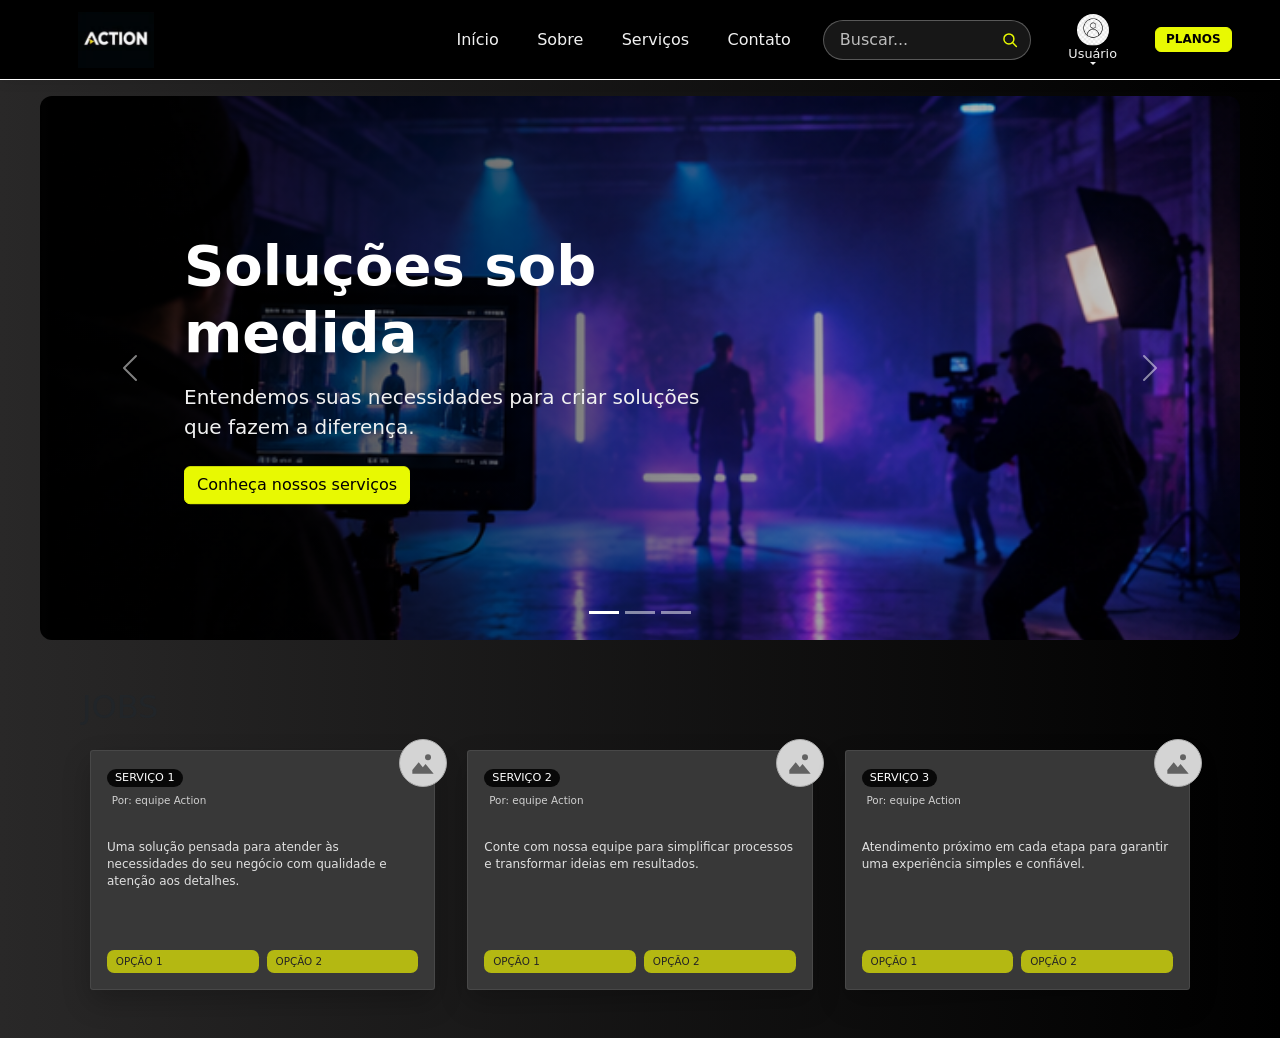
==== index.html @ 521be400 "first commit" ====
<!doctype html>
<html lang="pt-BR">
  <head>
    <meta charset="UTF-8" />
    <meta name="viewport" content="width=device-width, initial-scale=1.0" />
    <title>Site da empresa</title>
    <link
      href="https://cdn.jsdelivr.net/npm/bootstrap@5.3.3/dist/css/bootstrap.min.css"
      rel="stylesheet"
      integrity="sha384-QWTKZyjpPEjISv5WaRU9OFeRpok6YctnYmDr5pNlyT2bRjXh0JMhjY6hW+ALEwIH"
      crossorigin="anonymous"
    />
    <link rel="stylesheet" href="css/style.css" />
  </head>
  <body>
    <header class="site-header">
      <nav class="site-nav" aria-label="Navegação principal">
        <a class="company-name" href="#inicio" aria-label="Action — início">
          <img src="img/logo.png" alt="Action" />
        </a>
        <ul class="nav-options">
          <li><a href="#inicio">Início</a></li>
          <li><a href="#sobre">Sobre</a></li>
          <li><a href="#servicos">Serviços</a></li>
          <li><a href="#contato">Contato</a></li>
        </ul>
        <form class="site-search" role="search" id="siteSearch">
          <label class="visually-hidden" for="searchInput">Buscar no site</label>
          <input
            class="site-search-input"
            type="search"
            id="searchInput"
            placeholder="Buscar..."
            autocomplete="off"
          />
          <button class="site-search-button" type="submit" aria-label="Buscar">
            <svg aria-hidden="true" viewBox="0 0 24 24">
              <circle cx="10.8" cy="10.8" r="6.8"></circle>
              <path d="m16 16 5 5"></path>
            </svg>
          </button>
          <span class="visually-hidden" id="searchStatus" role="status"></span>
        </form>
        <div class="dropdown account-menu">
          <button
            class="account-menu-toggle dropdown-toggle"
            type="button"
            id="accountMenu"
            data-bs-toggle="dropdown"
            aria-expanded="false"
          >
            <img src="img/notperfil.png" alt="" />
            <span>Usuário</span>
          </button>
          <ul class="dropdown-menu dropdown-menu-end" aria-labelledby="accountMenu">
            <li><a class="dropdown-item" href="#login">Fazer login</a></li>
            <li><a class="dropdown-item" href="#cadastro">Cadastrar-se</a></li>
          </ul>
        </div>
        <a class="btn btn-warning" href="#planos">PLANOS</a>
      </nav>
    </header>
    <main id="inicio">
      <section class="highlights" aria-label="Destaques da empresa">
        <div
          id="highlightsCarousel"
          class="carousel slide"
          data-bs-ride="carousel"
          data-bs-interval="6000"
        >
          <div class="carousel-indicators">
            <button
              type="button"
              data-bs-target="#highlightsCarousel"
              data-bs-slide-to="0"
              class="active"
              aria-current="true"
              aria-label="Destaque 1"
            ></button>
            <button
              type="button"
              data-bs-target="#highlightsCarousel"
              data-bs-slide-to="1"
              aria-label="Destaque 2"
            ></button>
            <button
              type="button"
              data-bs-target="#highlightsCarousel"
              data-bs-slide-to="2"
              aria-label="Destaque 3"
            ></button>
          </div>
          <div class="carousel-inner">
            <article class="carousel-item active">
              <img src="img/Captura de tela 2026-10-26 100952.png" class="d-block w-100" alt="" />
              <div class="carousel-caption text-start">
                <h2>Soluções sob medida</h2>
                <p>
                  Entendemos suas necessidades para criar soluções que fazem a
                  diferença.
                </p>
                <a class="btn btn-warning" href="#servicos"
                  >Conheça nossos serviços</a
                >
              </div>
            </article>
            <article class="carousel-item">
              <img src="img/captura-de-tela-2026-10-26-100911.png" class="d-block w-100" alt="" />
              <div class="carousel-caption text-start">
                <h2>Tecnologia que simplifica</h2>
                <p>
                  Transformamos desafios do dia a dia em experiências mais
                  simples e eficientes.
                </p>
                <a class="btn btn-warning" href="#servicos"
                  >Conheça nossos serviços</a
                >
              </div>
            </article>
            <article class="carousel-item">
              <img src="img/Captura de tela 2026-10-26 100901.png" class="d-block w-100" alt="" />
              <div class="carousel-caption text-start">
                <h2>Conte com a nossa equipe</h2>
                <p>
                  Acompanhamos cada etapa para entregar resultados com qualidade
                  e confiança.
                </p>
                <a class="btn btn-warning" href="#servicos"
                  >Conheça nossos serviços</a
                >
              </div>
            </article>
          </div>
          <button
            class="carousel-control-prev"
            type="button"
            data-bs-target="#highlightsCarousel"
            data-bs-slide="prev"
          >
            <span class="carousel-control-prev-icon" aria-hidden="true"></span>
            <span class="visually-hidden">Anterior</span>
          </button>
          <button
            class="carousel-control-next"
            type="button"
            data-bs-target="#highlightsCarousel"
            data-bs-slide="next"
          >
            <span class="carousel-control-next-icon" aria-hidden="true"></span>
            <span class="visually-hidden">Próximo</span>
          </button>
        </div>
      </section>
      <section class="about" id="sobre" aria-label="Oportunidades">
        <div class="container">
          <h2>JOBS</h2>
        </div>
        <div class="cards" id="servicos">
          <article class="service-card">
            <div class="service-card-heading">
              <div>
                <h3>Serviço 1</h3>
                <p class="service-card-author">Por: equipe Action</p>
              </div>
              <span class="service-card-image" aria-hidden="true">
                <svg viewBox="0 0 48 48">
                  <path d="M8 34.5 17.5 23l6.2 7.2 4.1-4.7L40 40H8z"></path>
                  <circle cx="31.5" cy="15.5" r="4.5"></circle>
                </svg>
              </span>
            </div>
            <p class="service-card-description">
              Uma solução pensada para atender às necessidades do seu negócio
              com qualidade e atenção aos detalhes.
            </p>
            <div class="service-card-actions">
              <a class="service-card-button" href="#servicos">Opção 1</a>
              <a class="service-card-button" href="#servicos">Opção 2</a>
            </div>
          </article>
          <article class="service-card">
            <div class="service-card-heading">
              <div>
                <h3>Serviço 2</h3>
                <p class="service-card-author">Por: equipe Action</p>
              </div>
              <span class="service-card-image" aria-hidden="true">
                <svg viewBox="0 0 48 48">
                  <path d="M8 34.5 17.5 23l6.2 7.2 4.1-4.7L40 40H8z"></path>
                  <circle cx="31.5" cy="15.5" r="4.5"></circle>
                </svg>
              </span>
            </div>
            <p class="service-card-description">
              Conte com nossa equipe para simplificar processos e transformar
              ideias em resultados.
            </p>
            <div class="service-card-actions">
              <a class="service-card-button" href="#servicos">Opção 1</a>
              <a class="service-card-button" href="#servicos">Opção 2</a>
            </div>
          </article>
          <article class="service-card">
            <div class="service-card-heading">
              <div>
                <h3>Serviço 3</h3>
                <p class="service-card-author">Por: equipe Action</p>
              </div>
              <span class="service-card-image" aria-hidden="true">
                <svg viewBox="0 0 48 48">
                  <path d="M8 34.5 17.5 23l6.2 7.2 4.1-4.7L40 40H8z"></path>
                  <circle cx="31.5" cy="15.5" r="4.5"></circle>
                </svg>
              </span>
            </div>
            <p class="service-card-description">
              Atendimento próximo em cada etapa para garantir uma experiência
              simples e confiável.
            </p>
            <div class="service-card-actions">
              <a class="service-card-button" href="#servicos">Opção 1</a>
              <a class="service-card-button" href="#servicos">Opção 2</a>
            </div>
          </article>
        </div>
      </section>
    </main>
    <script
      src="https://cdn.jsdelivr.net/npm/bootstrap@5.3.3/dist/js/bootstrap.bundle.min.js"
      integrity="sha384-YvpcrYf0tY3lHB60NNkmXc5s9fDVZLESaAA55NDzOxhy9GkcIdslK1eN7N6jIeHz"
      crossorigin="anonymous"
    ></script>
    <script>
      const searchForm = document.querySelector("#siteSearch");
      const searchInput = document.querySelector("#searchInput");
      const searchStatus = document.querySelector("#searchStatus");

      searchForm.addEventListener("submit", (event) => {
        event.preventDefault();
        const query = searchInput.value
          .trim()
          .normalize("NFD")
          .replace(/[\u0300-\u036f]/g, "")
          .toLocaleLowerCase("pt-BR");

        if (!query) {
          searchStatus.textContent = "Digite algo para buscar.";
          searchInput.focus();
          return;
        }

        const searchableItems = [
          ...document.querySelectorAll(
            ".carousel-item, .about > .container, .service-card",
          ),
        ];
        const match = searchableItems.find((item) =>
          item.textContent
            .normalize("NFD")
            .replace(/[\u0300-\u036f]/g, "")
            .toLocaleLowerCase("pt-BR")
            .includes(query),
        );

        if (!match) {
          searchStatus.textContent = "Nenhum resultado encontrado.";
          return;
        }

        searchStatus.textContent = "Resultado encontrado.";
        if (match.classList.contains("carousel-item")) {
          const slides = [...match.parentElement.children];
          bootstrap.Carousel.getOrCreateInstance(
            document.querySelector("#highlightsCarousel"),
          ).to(slides.indexOf(match));
        }
        match.scrollIntoView({ behavior: "smooth", block: "center" });
      });
    </script>
  </body>
</html>
---- css/style.css ----
body {
    margin: 0;
    font-family: "Inter", system-ui, -apple-system, BlinkMacSystemFont, "Segoe UI", Roboto, "Helvetica Neue", Arial, "Noto Sans", sans-serif, "Apple Color Emoji", "Segoe UI Emoji", "Segoe UI Symbol", "Noto Color Emoji";
    font-size: 1rem;
    font-weight: 400;
    line-height: 1.5;
    color: #212529;
    text-align: left;
    background: linear-gradient(90deg, #292828 0%, #000000 100%);
}

.site-header {
    position: fixed;
    inset: 0 0 auto;
    z-index: 1030;
    background-color: #000000;
    box-shadow: 0 2px 12px rgb(0 0 0 / 8%);

}

.site-nav {
    display: flex;
    align-items: center;
    gap: 2rem;
    min-height: 5rem;
    margin: 0 auto;
    padding: 0 3rem;
    border-bottom: 1px solid rgb(255, 255, 255);
}

.company-name {
    display: flex;
    flex: 0 0 auto;
    align-items: center;
}

.company-name img {
    display: block;
    width: 8.5rem;
    height: 3.5rem;
    object-fit: contain;
}

.nav-options {
    display: flex;
    align-items: center;
    gap: clamp(1.5rem, 3vw, 3rem);
    margin: 0;
    padding: 0;
    list-style: none;
    margin-left: auto;
}

.nav-options a {
    color: #f1f1f1;
    font-weight: 500;
    text-decoration: none;
    transition: color 160ms ease;
}

.nav-options a:hover,
.nav-options a:focus-visible {
    color: #e8f902;
    text-shadow: 0 0 8px rgba(232, 249, 2, 0.807);
}

.site-search {
    display: flex;
    flex: 0 1 13rem;
    align-items: center;
    min-width: 10rem;
    height: 2.5rem;
    overflow: hidden;
    border: 1px solid rgb(255 255 255 / 28%);
    border-radius: 999px;
    background-color: #171717;
    transition: border-color 160ms ease, box-shadow 160ms ease;
}

.site-search:focus-within {
    border-color: #e8f902;
    animation: search-border-glow 1.8s ease-in-out infinite;
}


.site-search-input {
    width: 100%;
    min-width: 0;
    padding: 0 0 0 1rem;
    border: 0;
    outline: 0;
    background: transparent;
    color: #f1f1f1;
    font: inherit;
}

.site-search-input::placeholder {
    color: #bdbdbd;
}

.site-search-input::-webkit-search-cancel-button {
    cursor: pointer;
}

.site-search-button {
    display: grid;
    flex: 0 0 2.5rem;
    height: 100%;
    place-items: center;
    border: 0;
    background: transparent;
    color: #e8f902;
    cursor: pointer;
}

.site-search-button svg {
    width: 1.1rem;
    height: 1.1rem;
    fill: none;
    stroke: currentColor;
    stroke-linecap: round;
    stroke-width: 2;
}

.account-menu {
    flex: 0 0 auto;
}

.account-menu-toggle {
    display: flex;
    flex-direction: column;
    align-items: center;
    gap: 0.1rem;
    padding: 0.2rem 0.35rem;
    border: 0;
    border-radius: 0.35rem;
    background: transparent;
    color: #f1f1f1;
    font: inherit;
    font-size: 0.8rem;
    line-height: 1;
    cursor: pointer;
}

.account-menu-toggle:hover,
.account-menu-toggle:focus-visible,
.account-menu-toggle[aria-expanded="true"] {
    color: #e8f902;
}

.account-menu-toggle::after {
    margin: 0;
    border-top-color: currentColor;
}

.account-menu-toggle img {
    flex: 0 0 auto;
    width: 2rem;
    height: 2rem;
    border-radius: 50%;
    object-fit: cover;
}

.account-menu .dropdown-menu {
    min-width: 11rem;
    margin-top: 0.5rem;
    padding: 0.4rem;
    border: 1px solid rgb(255 255 255 / 16%);
    background-color: #171717;
    box-shadow: 0 0.75rem 1.5rem rgb(0 0 0 / 30%);
}

.account-menu .dropdown-item {
    padding: 0.65rem 0.75rem;
    border-radius: 0.3rem;
    color: #f1f1f1;
}

.account-menu .dropdown-item:hover,
.account-menu .dropdown-item:focus {
    background-color: rgb(232 249 2 / 12%);
    color: #e8f902;
}

.site-header .btn-warning {
    color: #030000;
    background-color: #e8f902;
    flex: 0 0 auto;
    min-width: 4.5rem;
    padding: 0.3rem 0.65rem;
    font-size: 0.75rem;
    line-height: 1.2;
    font-weight: 700;
}

.btn-warning {
    color: #030000;
    background-color: #e8f902;
    border: 1px solid #e8f902;
    transition: background-color 160ms ease, border-color 160ms ease, color 160ms ease;
}

.btn-warning:hover,
.btn-warning:focus-visible {
    background-color: #808903;
    border: 1px solid #fcfcfc63;

}

body {
    padding-top: 5rem;
}

main {
    margin: 0 auto;
    display: flex;
    flex-direction: column;
}

.hero {
    margin: 30px 0;
    height: 60vh;
    background: linear-gradient(90deg, #df2727 0%, #000000 100%);
    display: grid;
    place-items: center;
    text-align: center;
    color: #fff;
}

.highlights {
    width: min(100% - 3rem, 1200px);
    margin: 1rem auto 3rem;
    overflow: hidden;
    border-radius: 0.75rem;
}

.highlights .carousel-item {
    height: clamp(24rem, 48vw, 34rem);
    background-color: #171717;
}

.highlights .carousel-item::after {
    position: absolute;
    inset: 0;
    background: linear-gradient(90deg, rgb(0 0 0 / 78%), rgb(0 0 0 / 14%));
    content: "";
}

.highlights .carousel-item img {
    width: 100%;
    height: 100%;
    object-fit: cover;
    object-position: center 45%;
}

.highlights .carousel-caption {
    z-index: 1;
    right: 15%;
    bottom: 50%;
    left: 12%;
    max-width: 38rem;
    padding: 0;
    text-align: left;
    transform: translateY(50%);
}

.highlights .carousel-caption h2 {
    margin-bottom: 1rem;
    color: #fff;
    font-size: clamp(2rem, 5vw, 3.5rem);
    font-weight: 700;
}

.highlights .carousel-caption p {
    max-width: 34rem;
    margin-bottom: 1.5rem;
    color: #f1f1f1;
    font-size: clamp(1rem, 2vw, 1.25rem);
}

.highlights .carousel-indicators {
    z-index: 2;
}

.highlights .carousel-control-prev,
.highlights .carousel-control-next {
    z-index: 2;
}

.cards {
    display: grid;
    grid-template-columns: repeat(auto-fit, minmax(min(100%, 17rem), 1fr));
    gap: 2rem;
    width: min(100% - 3rem, 1100px);
    margin: 1.5rem auto 3rem;
}

.service-card {
    position: relative;
    display: flex;
    min-height: 15rem;
    flex-direction: column;
    padding: 1rem;
    border: 1px solid rgb(255 255 255 / 8%);
    border-radius: 0.2rem;
    background: #383838;
    box-shadow: 0 0.75rem 1.75rem rgb(0 0 0 / 22%);
    color: #f2f2f2;
}

.service-card-heading {
    display: flex;
    min-height: 3.5rem;
    align-items: flex-start;
    justify-content: space-between;
    gap: 0.75rem;
}

.service-card-heading h3 {
    display: table;
    margin: 0.1rem 0 0.35rem;
    padding: 0.12rem 0.5rem;
    border-radius: 999px;
    background: #080808;
    color: #fff;
    font-size: 0.7rem;
    font-weight: 500;
    line-height: 1.3;
    text-transform: uppercase;
}

.service-card-author {
    margin: 0 0 0 0.3rem;
    color: #d0d0d0;
    font-size: 0.65rem;
}

.service-card-image {
    display: grid;
    flex: 0 0 3rem;
    width: 3rem;
    height: 3rem;
    margin: -1.8rem -1.8rem 0 0;
    place-items: center;
    border: 1px solid #aaa;
    border-radius: 50%;
    background: #d4d4d4;
    color: #626262;
}

.service-card-image svg {
    width: 2rem;
    height: 2rem;
    fill: currentColor;
}

.service-card-description {
    margin: 1rem 0 1.25rem;
    color: #e0e0e0;
    font-size: 0.75rem;
    line-height: 1.4;
}

.service-card-actions {
    display: grid;
    grid-template-columns: repeat(2, minmax(0, 1fr));
    gap: 0.5rem;
    margin-top: auto;
}

.service-card-button {
    padding: 0.3rem 0.55rem;
    overflow: hidden;
    border-radius: 0.45rem;
    background: #b4b812;
    color: #242424;
    font-size: 0.65rem;
    line-height: 1.3;
    text-decoration: none;
    text-overflow: ellipsis;
    text-transform: uppercase;
    white-space: nowrap;
    transition: background-color 160ms ease, color 160ms ease;
}

.service-card-button:hover,
.service-card-button:focus-visible {
    background: #e8f902;
    color: #111;
}

@media (max-width: 768px) {
    .site-nav {
        flex-wrap: wrap;
        gap: 0.75rem 1rem;
        min-height: auto;
        padding: 0.75rem 1.25rem;
    }

    .company-name {
        order: 1;
    }

    .company-name img {
        width: 7rem;
        height: 3rem;
    }

    .account-menu {
        order: 2;
        margin-left: auto;
    }

    .site-header .btn-warning {
        order: 3;
    }

    .nav-options {
        order: 4;
        flex: 1 0 100%;
        justify-content: space-between;
        gap: 0.75rem;
        margin-left: 0;
    }

    .nav-options a {
        white-space: nowrap;
    }

    .site-search {
        order: 5;
        flex: 1 0 100%;
        min-width: 0;
    }

    .account-menu-toggle img {
        width: 2.25rem;
        height: 2.25rem;
    }

    body {
        padding-top: 10rem;
    }

    .site-header .btn-warning {
        min-width: auto;
        padding: 0.3rem 0.65rem;
        font-size: 0.7rem;
    }

    .highlights {
        width: calc(100% - 2rem);
        margin: 0 auto 2rem;
    }

    .highlights .carousel-item {
        height: 27rem;
    }

    .highlights .carousel-caption {
        right: 12%;
        left: 12%;
    }

    .cards {
        width: calc(100% - 2rem);
        gap: 1.5rem;
    }
}

 /* Animações
 */


@keyframes search-border-glow {
    0%,
    100% {
        box-shadow: 0 0 0 2px rgb(232 249 2 / 12%);
    }

    50% {
        box-shadow: 0 0 0 5px rgb(232 249 2 / 28%);
    }
}

@media (prefers-reduced-motion: reduce) {
    .site-search:focus-within {
        animation: none;
        box-shadow: 0 0 0 3px rgb(232 249 2 / 18%);
    }
}

@property --angle{
    syntax: '<angle>';
    initial-value: 0deg;
    inherits: false;
}

.animation1::after, .animation1::before{
    content: '';
    position: absolute;
    height: 100%;
    width: 100%;
    background-image: conic-gradient(from var(--angle), orange, yellow);
    top: 50%;
    left: 50%;
    translate: -50% -50%;
    z-index: -1;
    padding: 5px;
    border-radius: 9px;
    animation: 3s spin linear infinite;
}

@keyframes spin {
    from{
        --angle: 0deg;
    }
    to{
        --angle: 360deg;
    }
}

.animation1::before{
    filter: blur(1.5rem);
    opacity: 0.7;
}
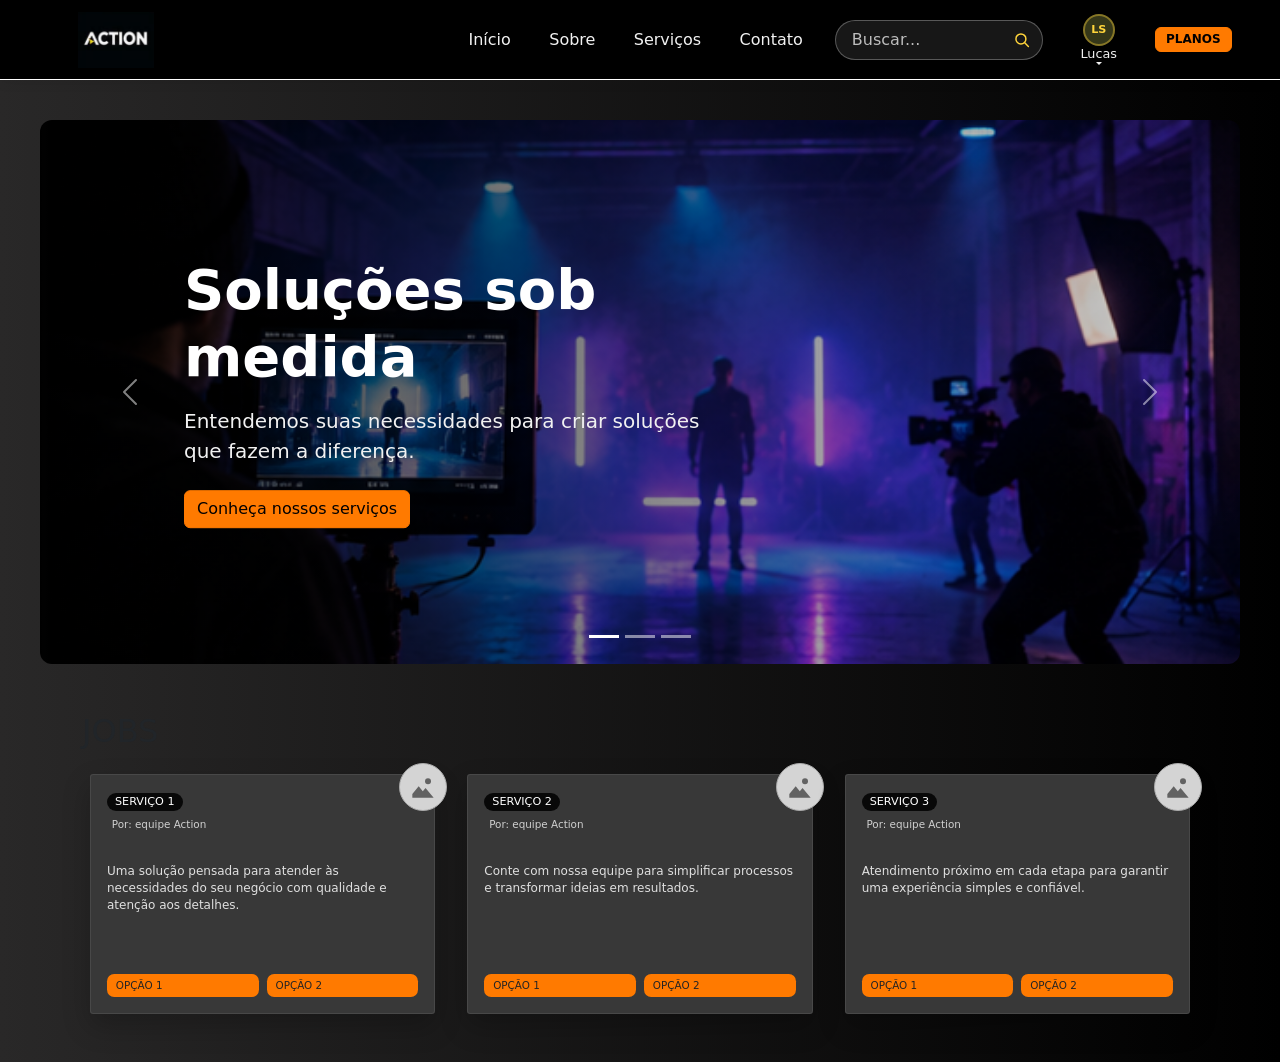
==== commit ffabf945: "feat: atualizar links de navegação e criar nova página inicial" ====
--- a/index.html
+++ b/index.html
@@ -10,19 +10,19 @@
       integrity="sha384-QWTKZyjpPEjISv5WaRU9OFeRpok6YctnYmDr5pNlyT2bRjXh0JMhjY6hW+ALEwIH"
       crossorigin="anonymous"
     />
-    <link rel="stylesheet" href="css/style.css" />
+    <link rel="stylesheet" href="assets/css/style.css" />
   </head>
   <body>
     <header class="site-header">
       <nav class="site-nav" aria-label="Navegação principal">
         <a class="company-name" href="#inicio" aria-label="Action — início">
-          <img src="img/logo.png" alt="Action" />
+          <img src="assets/img/logo.png" alt="Action" />
         </a>
         <ul class="nav-options">
           <li><a href="#inicio">Início</a></li>
           <li><a href="#sobre">Sobre</a></li>
           <li><a href="#servicos">Serviços</a></li>
-          <li><a href="#contato">Contato</a></li>
+          <li><a href="templates/chat.html">Contato</a></li>
         </ul>
         <form class="site-search" role="search" id="siteSearch">
           <label class="visually-hidden" for="searchInput">Buscar no site</label>
@@ -45,21 +45,25 @@
           <button
             class="account-menu-toggle dropdown-toggle"
             type="button"
-            id="accountMenu"
+            id="profileAccountMenu"
             data-bs-toggle="dropdown"
             aria-expanded="false"
           >
-            <img src="img/notperfil.png" alt="" />
-            <span>Usuário</span>
-          </button>
-          <ul class="dropdown-menu dropdown-menu-end" aria-labelledby="accountMenu">
-            <li><a class="dropdown-item" href="#login">Fazer login</a></li>
-            <li><a class="dropdown-item" href="#cadastro">Cadastrar-se</a></li>
+            <span class="profile-mini-avatar" aria-hidden="true">LS</span>
+            <span>Lucas</span>
+          </button>
+          <ul
+            class="dropdown-menu dropdown-menu-end"
+            aria-labelledby="profileAccountMenu"
+          >
+            <li><a class="dropdown-item" href="templates/user.html">Meu perfil</a></li>
+            <li><a class="dropdown-item" href="index.html">Sair do perfil</a></li>
           </ul>
         </div>
-        <a class="btn btn-warning" href="#planos">PLANOS</a>
+        <a class="btn btn-warning" href="index.html#planos">PLANOS</a>
       </nav>
     </header>
+    <br>
     <main id="inicio">
       <section class="highlights" aria-label="Destaques da empresa">
         <div
@@ -92,7 +96,7 @@
           </div>
           <div class="carousel-inner">
             <article class="carousel-item active">
-              <img src="img/Captura de tela 2026-10-26 100952.png" class="d-block w-100" alt="" />
+              <img src="assets/img/Captura de tela 2026-10-26 100952.png" class="d-block w-100" alt="" />
               <div class="carousel-caption text-start">
                 <h2>Soluções sob medida</h2>
                 <p>
@@ -105,7 +109,7 @@
               </div>
             </article>
             <article class="carousel-item">
-              <img src="img/captura-de-tela-2026-10-26-100911.png" class="d-block w-100" alt="" />
+              <img src="assets/img/Captura de tela 2026-10-26 100911.png" class="d-block w-100" alt="" />
               <div class="carousel-caption text-start">
                 <h2>Tecnologia que simplifica</h2>
                 <p>
@@ -118,7 +122,7 @@
               </div>
             </article>
             <article class="carousel-item">
-              <img src="img/Captura de tela 2026-10-26 100901.png" class="d-block w-100" alt="" />
+              <img src="assets/img/Captura de tela 2026-10-26 100901.png" class="d-block w-100" alt="" />
               <div class="carousel-caption text-start">
                 <h2>Conte com a nossa equipe</h2>
                 <p>
--- a/assets/css/style.css
+++ b/assets/css/style.css
@@ -0,0 +1,2258 @@
+:root {
+    --brand-lime: #FFD43B;
+    --brand-lime-rgb: 255, 212, 59;
+    --action-orange: #FF7A00;
+    --action-orange-rgb: 255, 122, 0;
+    --action-orange-hover: #fff41f;
+}
+
+body {
+    margin: 0;
+    font-family: "Inter", system-ui, -apple-system, BlinkMacSystemFont, "Segoe UI", Roboto, "Helvetica Neue", Arial, "Noto Sans", sans-serif, "Apple Color Emoji", "Segoe UI Emoji", "Segoe UI Symbol", "Noto Color Emoji";
+    font-size: 1rem;
+    font-weight: 400;
+    line-height: 1.5;
+    color: #212529;
+    text-align: left;
+    background: linear-gradient(90deg, #292828 0%, #000000 100%);
+}
+
+.site-header {
+    position: fixed;
+    inset: 0 0 auto;
+    z-index: 1030;
+    background-color: #000000;
+    box-shadow: 0 2px 12px rgb(0 0 0 / 8%);
+
+}
+
+.site-nav {
+    display: flex;
+    align-items: center;
+    gap: 2rem;
+    min-height: 5rem;
+    margin: 0 auto;
+    padding: 0 3rem;
+    border-bottom: 1px solid rgb(255, 255, 255);
+}
+
+.company-name {
+    display: flex;
+    flex: 0 0 auto;
+    align-items: center;
+}
+
+.company-name img {
+    display: block;
+    width: 8.5rem;
+    height: 3.5rem;
+    object-fit: contain;
+}
+
+.nav-options {
+    display: flex;
+    align-items: center;
+    gap: clamp(1.5rem, 3vw, 3rem);
+    margin: 0;
+    padding: 0;
+    list-style: none;
+    margin-left: auto;
+}
+
+.nav-options a {
+    color: #f1f1f1;
+    font-weight: 500;
+    text-decoration: none;
+    transition: color 160ms ease;
+}
+
+.nav-options a:hover,
+.nav-options a:focus-visible {
+    color: var(--brand-lime);
+    text-shadow: 0 0 8px rgba(var(--brand-lime-rgb), 0.65);
+}
+
+.site-search {
+    display: flex;
+    flex: 0 1 13rem;
+    align-items: center;
+    min-width: 10rem;
+    height: 2.5rem;
+    overflow: hidden;
+    border: 1px solid rgb(255 255 255 / 28%);
+    border-radius: 999px;
+    background-color: #171717;
+    transition: border-color 160ms ease, box-shadow 160ms ease;
+}
+
+.site-search:focus-within {
+    border-color: var(--brand-lime);
+    animation: search-border-glow 1.8s ease-in-out infinite;
+}
+
+
+.site-search-input {
+    width: 100%;
+    min-width: 0;
+    padding: 0 0 0 1rem;
+    border: 0;
+    outline: 0;
+    background: transparent;
+    color: #f1f1f1;
+    font: inherit;
+}
+
+.site-search-input::placeholder {
+    color: #bdbdbd;
+}
+
+.site-search-input::-webkit-search-cancel-button {
+    cursor: pointer;
+}
+
+.site-search-button {
+    display: grid;
+    flex: 0 0 2.5rem;
+    height: 100%;
+    place-items: center;
+    border: 0;
+    background: transparent;
+    color: var(--brand-lime);
+    cursor: pointer;
+}
+
+.site-search-button svg {
+    width: 1.1rem;
+    height: 1.1rem;
+    fill: none;
+    stroke: currentColor;
+    stroke-linecap: round;
+    stroke-width: 2;
+}
+
+.account-menu {
+    flex: 0 0 auto;
+}
+
+.account-menu-toggle {
+    display: flex;
+    flex-direction: column;
+    align-items: center;
+    gap: 0.1rem;
+    padding: 0.2rem 0.35rem;
+    border: 0;
+    border-radius: 0.35rem;
+    background: transparent;
+    color: #f1f1f1;
+    font: inherit;
+    font-size: 0.8rem;
+    line-height: 1;
+    cursor: pointer;
+}
+
+.account-menu-toggle:hover,
+.account-menu-toggle:focus-visible,
+.account-menu-toggle[aria-expanded="true"] {
+    color: var(--brand-lime);
+}
+
+.account-menu-toggle::after {
+    margin: 0;
+    border-top-color: currentColor;
+}
+
+.account-menu-toggle img {
+    flex: 0 0 auto;
+    width: 2rem;
+    height: 2rem;
+    border-radius: 50%;
+    object-fit: cover;
+}
+
+.account-menu .dropdown-menu {
+    min-width: 11rem;
+    margin-top: 0.5rem;
+    padding: 0.4rem;
+    border: 1px solid rgb(255 255 255 / 16%);
+    background-color: #171717;
+    box-shadow: 0 0.75rem 1.5rem rgb(0 0 0 / 30%);
+}
+
+.account-menu .dropdown-item {
+    padding: 0.65rem 0.75rem;
+    border-radius: 0.3rem;
+    color: #f1f1f1;
+}
+
+.account-menu .dropdown-item:hover,
+.account-menu .dropdown-item:focus {
+    background-color: rgba(var(--brand-lime-rgb), 0.08);
+    color: var(--brand-lime);
+}
+
+.site-header .btn-warning {
+    color: #030000;
+    background-color: var(--action-orange);
+    flex: 0 0 auto;
+    min-width: 4.5rem;
+    padding: 0.3rem 0.65rem;
+    font-size: 0.75rem;
+    line-height: 1.2;
+    font-weight: 700;
+}
+
+.btn-warning {
+    color: #030000;
+    background: var(--action-orange);
+    border: 1px solid var(--action-orange);
+    transition: background 180ms ease, border-color 180ms ease, color 180ms ease;
+}
+
+.btn-warning:hover,
+.btn-warning:focus-visible {
+    background: linear-gradient(110deg, var(--action-orange-hover), var(--action-orange));
+    border-color: var(--action-orange-hover);
+}
+
+body {
+    padding-top: 5rem;
+}
+
+main {
+    margin: 0 auto;
+    display: flex;
+    flex-direction: column;
+}
+
+.hero {
+    margin: 30px 0;
+    height: 60vh;
+    background: linear-gradient(90deg, #df2727 0%, #000000 100%);
+    display: grid;
+    place-items: center;
+    text-align: center;
+    color: #fff;
+}
+
+.highlights {
+    width: min(100% - 3rem, 1200px);
+    margin: 1rem auto 3rem;
+    overflow: hidden;
+    border-radius: 0.75rem;
+}
+
+.highlights .carousel-item {
+    height: clamp(24rem, 48vw, 34rem);
+    background-color: #171717;
+}
+
+.highlights .carousel-item::after {
+    position: absolute;
+    inset: 0;
+    background: linear-gradient(90deg, rgb(0 0 0 / 78%), rgb(0 0 0 / 14%));
+    content: "";
+}
+
+.highlights .carousel-item img {
+    width: 100%;
+    height: 100%;
+    object-fit: cover;
+    object-position: center 45%;
+}
+
+.highlights .carousel-caption {
+    z-index: 1;
+    right: 15%;
+    bottom: 50%;
+    left: 12%;
+    max-width: 38rem;
+    padding: 0;
+    text-align: left;
+    transform: translateY(50%);
+}
+
+.highlights .carousel-caption h2 {
+    margin-bottom: 1rem;
+    color: #fff;
+    font-size: clamp(2rem, 5vw, 3.5rem);
+    font-weight: 700;
+}
+
+.highlights .carousel-caption p {
+    max-width: 34rem;
+    margin-bottom: 1.5rem;
+    color: #f1f1f1;
+    font-size: clamp(1rem, 2vw, 1.25rem);
+}
+
+.highlights .carousel-indicators {
+    z-index: 2;
+}
+
+.highlights .carousel-control-prev,
+.highlights .carousel-control-next {
+    z-index: 2;
+}
+
+.cards {
+    display: grid;
+    grid-template-columns: repeat(auto-fit, minmax(min(100%, 17rem), 1fr));
+    gap: 2rem;
+    width: min(100% - 3rem, 1100px);
+    margin: 1.5rem auto 3rem;
+}
+
+.service-card {
+    position: relative;
+    display: flex;
+    min-height: 15rem;
+    flex-direction: column;
+    padding: 1rem;
+    border: 1px solid rgb(255 255 255 / 8%);
+    border-radius: 0.2rem;
+    background: #383838;
+    box-shadow: 0 0.75rem 1.75rem rgb(0 0 0 / 22%);
+    color: #f2f2f2;
+}
+
+.service-card-heading {
+    display: flex;
+    min-height: 3.5rem;
+    align-items: flex-start;
+    justify-content: space-between;
+    gap: 0.75rem;
+}
+
+.service-card-heading h3 {
+    display: table;
+    margin: 0.1rem 0 0.35rem;
+    padding: 0.12rem 0.5rem;
+    border-radius: 999px;
+    background: #080808;
+    color: #fff;
+    font-size: 0.7rem;
+    font-weight: 500;
+    line-height: 1.3;
+    text-transform: uppercase;
+}
+
+.service-card-author {
+    margin: 0 0 0 0.3rem;
+    color: #d0d0d0;
+    font-size: 0.65rem;
+}
+
+.service-card-image {
+    display: grid;
+    flex: 0 0 3rem;
+    width: 3rem;
+    height: 3rem;
+    margin: -1.8rem -1.8rem 0 0;
+    place-items: center;
+    border: 1px solid #aaa;
+    border-radius: 50%;
+    background: #d4d4d4;
+    color: #626262;
+}
+
+.service-card-image svg {
+    width: 2rem;
+    height: 2rem;
+    fill: currentColor;
+}
+
+.service-card-description {
+    margin: 1rem 0 1.25rem;
+    color: #e0e0e0;
+    font-size: 0.75rem;
+    line-height: 1.4;
+}
+
+.service-card-actions {
+    display: grid;
+    grid-template-columns: repeat(2, minmax(0, 1fr));
+    gap: 0.5rem;
+    margin-top: auto;
+}
+
+.service-card-button {
+    padding: 0.3rem 0.55rem;
+    overflow: hidden;
+    border-radius: 0.45rem;
+    background: var(--action-orange);
+    color: #242424;
+    font-size: 0.65rem;
+    line-height: 1.3;
+    text-decoration: none;
+    text-overflow: ellipsis;
+    text-transform: uppercase;
+    white-space: nowrap;
+    transition: background 160ms ease, color 160ms ease;
+}
+
+.service-card-button:hover,
+.service-card-button:focus-visible {
+    background: linear-gradient(110deg, var(--action-orange-hover), var(--action-orange));
+    color: #111;
+    transition: background 18s ease, color 18s ease;
+}
+
+@media (max-width: 768px) {
+    .site-nav {
+        flex-wrap: wrap;
+        gap: 0.75rem 1rem;
+        min-height: auto;
+        padding: 0.75rem 1.25rem;
+    }
+
+    .company-name {
+        order: 1;
+    }
+
+    .company-name img {
+        width: 7rem;
+        height: 3rem;
+    }
+
+    .account-menu {
+        order: 2;
+        margin-left: auto;
+    }
+
+    .site-header .btn-warning {
+        order: 3;
+    }
+
+    .nav-options {
+        order: 4;
+        flex: 1 0 100%;
+        justify-content: space-between;
+        gap: 0.75rem;
+        margin-left: 0;
+    }
+
+    .nav-options a {
+        white-space: nowrap;
+    }
+
+    .site-search {
+        order: 5;
+        flex: 1 0 100%;
+        min-width: 0;
+    }
+
+    .account-menu-toggle img {
+        width: 2.25rem;
+        height: 2.25rem;
+    }
+
+    body {
+        padding-top: 10rem;
+    }
+
+    .site-header .btn-warning {
+        min-width: auto;
+        padding: 0.3rem 0.65rem;
+        font-size: 0.7rem;
+    }
+
+    .highlights {
+        width: calc(100% - 2rem);
+        margin: 0 auto 2rem;
+    }
+
+    .highlights .carousel-item {
+        height: 27rem;
+    }
+
+    .highlights .carousel-caption {
+        right: 12%;
+        left: 12%;
+    }
+
+    .cards {
+        width: calc(100% - 2rem);
+        gap: 1.5rem;
+    }
+}
+
+ /* Animações
+ */
+
+
+@keyframes search-border-glow {
+    0%,
+    100% {
+        box-shadow: 0 0 0 2px rgba(var(--brand-lime-rgb), 0.12);
+    }
+
+    50% {
+        box-shadow: 0 0 0 5px rgba(var(--brand-lime-rgb), 0.28);
+    }
+}
+
+@keyframes profile-primary-gradient {
+    from {
+        background-position: 0% 50%;
+    }
+
+    to {
+        background-position: 100% 50%;
+    }
+}
+
+@media (prefers-reduced-motion: reduce) {
+    .site-search:focus-within {
+        animation: none;
+        box-shadow: 0 0 0 3px rgba(var(--brand-lime-rgb), 0.18);
+    }
+
+    .profile-page .btn-profile-primary:hover,
+    .profile-page .btn-profile-primary:focus-visible {
+        animation: none;
+    }
+}
+
+@property --angle{
+    syntax: '<angle>';
+    initial-value: 0deg;
+    inherits: false;
+}
+
+.animation1::after, .animation1::before{
+    content: '';
+    position: absolute;
+    height: 100%;
+    width: 100%;
+    background-image: conic-gradient(from var(--angle), orange, yellow);
+    top: 50%;
+    left: 50%;
+    translate: -50% -50%;
+    z-index: -1;
+    padding: 5px;
+    border-radius: 9px;
+    animation: 3s spin linear infinite;
+}
+
+@keyframes spin {
+    from{
+        --angle: 0deg;
+    }
+    to{
+        --angle: 360deg;
+    }
+}
+
+.profile-page {
+    min-height: 100vh;
+    background: #111;
+    color: #f4f4f1;
+}
+
+.profile-page .site-nav {
+    gap: 1rem;
+    padding-right: max(1.5rem, calc((100vw - 1200px) / 2));
+    padding-left: max(1.5rem, calc((100vw - 1200px) / 2));
+}
+
+.profile-page .company-name img {
+    width: 7.5rem;
+    height: 3.25rem;
+}
+
+.profile-page .nav-options {
+    gap: 1.25rem;
+}
+
+.profile-page .nav-options a {
+    font-size: 0.88rem;
+}
+
+.profile-shell {
+    width: min(100% - 3rem, 1120px);
+    margin: 2rem auto 5rem;
+}
+
+.profile-card,
+.profile-tabs,
+.profile-panel {
+    border: 1px solid rgb(255 255 255 / 10%);
+    border-radius: 0.65rem;
+    background: #1b1b1b;
+}
+
+.profile-card {
+    overflow: hidden;
+}
+
+.profile-cover {
+    display: flex;
+    min-height: 12rem;
+    align-items: flex-start;
+    justify-content: space-between;
+    padding: 1.5rem;
+    background: linear-gradient(120deg, #343719, #171717 75%);
+}
+
+.profile-cover-label,
+.profile-cover-mark {
+    color: var(--brand-lime);
+}
+
+.profile-cover-label {
+    font-size: 0.7rem;
+    font-weight: 700;
+    letter-spacing: 0.1em;
+}
+
+.profile-cover-mark {
+    font-size: 6rem;
+    font-weight: 800;
+    line-height: 0.8;
+    opacity: 0.45;
+}
+
+.profile-identity {
+    display: flex;
+    min-height: 9rem;
+    align-items: center;
+    gap: 1rem;
+    padding: 1rem 1.5rem;
+}
+
+.profile-avatar,
+.profile-mini-avatar,
+.activity-avatar {
+    display: grid;
+    flex: 0 0 auto;
+    place-items: center;
+    border: 2px solid #1b1b1b;
+    border-radius: 50%;
+    background: #353719;
+    color: var(--brand-lime);
+    font-weight: 700;
+}
+
+.profile-avatar {
+    position: relative;
+    width: 5.5rem;
+    height: 5.5rem;
+    margin-top: -3rem;
+    font-size: 1.4rem;
+}
+
+.profile-mini-avatar {
+    width: 2rem;
+    height: 2rem;
+    border-color: rgba(var(--brand-lime-rgb), 0.4);
+    font-size: 0.7rem;
+}
+
+.profile-online-indicator {
+    position: absolute;
+    right: 0;
+    bottom: 0;
+    width: 0.85rem;
+    height: 0.85rem;
+    border: 2px solid #1b1b1b;
+    border-radius: 50%;
+    background: #7ed957;
+}
+
+.profile-heading {
+    min-width: 0;
+}
+
+.profile-eyebrow,
+.panel-kicker {
+    margin: 0 0 0.35rem;
+    color: var(--brand-lime);
+    font-size: 0.65rem;
+    font-weight: 700;
+    letter-spacing: 0.08em;
+}
+
+.profile-heading h1 {
+    margin: 0;
+    color: #fff;
+    font-size: clamp(1.5rem, 3vw, 2rem);
+}
+
+.profile-role,
+.profile-connections {
+    margin: 0.3rem 0 0;
+    color: #c6c6c0;
+    font-size: 0.8rem;
+}
+
+.profile-actions {
+    display: flex;
+    align-items: center;
+    gap: 0.5rem;
+    margin-left: auto;
+}
+
+.profile-page .btn-profile-primary,
+.profile-page .btn-profile-secondary,
+.profile-page .btn-profile-icon {
+    min-height: 2.5rem;
+    font-size: 0.8rem;
+}
+
+.profile-page .btn-profile-primary {
+    border-color: var(--action-orange);
+    background: var(--action-orange);
+    color: #111;
+    transition: border-color 5s, background 2s, color 2s;
+}
+
+
+.profile-page .btn-profile-primary:hover,
+.profile-page .btn-profile-primary:focus-visible {
+    border-color: var(--action-orange-hover);
+    background: linear-gradient(90deg, var(--action-orange-hover), var(--action-orange));
+    background-size: 200% 100%;
+    animation: profile-primary-gradient 1.2s ease-in-out infinite alternate;
+}
+
+.profile-page .btn-profile-secondary,
+.profile-page .btn-profile-icon {
+    border-color: rgb(255 255 255 / 20%);
+    background: #252525;
+    color: #f1f1ec;
+}
+
+.profile-page .btn-profile-secondary:hover,
+.profile-page .btn-profile-icon:hover {
+    border-color: var(--brand-lime);
+    color: var(--brand-lime);
+}
+
+.profile-page .btn-profile-icon {
+    display: grid;
+    width: 2.6rem;
+    padding: 0.55rem;
+    place-items: center;
+}
+
+.btn-profile-icon svg {
+    width: 1.1rem;
+    height: 1.1rem;
+    fill: none;
+    stroke: currentColor;
+    stroke-linecap: round;
+    stroke-width: 1.7;
+}
+
+.profile-feedback {
+    min-height: 1rem;
+    margin: 0 1.5rem 0.75rem;
+    color: var(--action-orange-hover);
+    font-size: 0.75rem;
+}
+
+.profile-tabs {
+    margin-top: 1rem;
+    padding: 0 0.75rem;
+}
+
+.profile-tabs .nav-tabs {
+    border-color: rgb(255 255 255 / 12%);
+}
+
+.profile-tabs .nav-link {
+    color: #bdbdb7;
+    font-size: 0.82rem;
+}
+
+.profile-tabs .nav-link:hover,
+.profile-tabs .nav-link:focus-visible,
+.profile-tabs .nav-link.active {
+    color: var(--brand-lime);
+}
+
+.profile-tabs .nav-link.active {
+    border-color: transparent transparent var(--brand-lime);
+    background: transparent;
+}
+
+.profile-layout {
+    display: grid;
+    grid-template-columns: minmax(0, 1fr) 18rem;
+    align-items: start;
+    gap: 1rem;
+    margin-top: 1rem;
+}
+
+.profile-main-content {
+    min-width: 0;
+}
+
+.profile-main-content > .tab-pane > .profile-panel {
+    margin-bottom: 1rem;
+}
+
+.profile-panel {
+    padding: 1.25rem;
+}
+
+.panel-heading {
+    display: flex;
+    align-items: center;
+    justify-content: space-between;
+    gap: 1rem;
+    margin-bottom: 1rem;
+}
+
+.panel-heading h2,
+.availability-panel h2 {
+    margin: 0;
+    color: #f7f7f2;
+    font-size: 1.1rem;
+}
+
+.panel-heading-mark {
+    color: var(--brand-lime);
+}
+
+.profile-bio,
+.panel-description,
+.featured-project > div > p:not(.project-category),
+.availability-panel > p:not(.panel-kicker) {
+    color: #c8c8c1;
+    font-size: 0.82rem;
+    line-height: 1.65;
+}
+
+.profile-tags {
+    display: flex;
+    flex-wrap: wrap;
+    gap: 0.5rem;
+    margin-top: 1rem;
+}
+
+.profile-tags span {
+    padding: 0.3rem 0.6rem;
+    border-radius: 999px;
+    background: rgba(var(--brand-lime-rgb), 0.09);
+    color: var(--brand-lime);
+    font-size: 0.7rem;
+}
+
+.text-link,
+.availability-link {
+    color: var(--brand-lime);
+    font-size: 0.75rem;
+    text-decoration: none;
+}
+
+.text-link:hover,
+.availability-link:hover {
+    text-decoration: underline;
+}
+
+.jobs-list {
+    display: grid;
+    gap: 1rem;
+}
+
+.job-card {
+    display: grid;
+    grid-template-columns: minmax(9rem, 0.36fr) minmax(0, 1fr);
+    gap: 1rem;
+    padding: 1rem;
+    border-radius: 0.65rem;
+    background: #353535;
+}
+
+.job-artwork {
+    display: grid;
+    grid-template-rows: auto minmax(0, 1fr);
+    gap: 0.65rem;
+    min-height: 11rem;
+    padding: 0.65rem;
+    border-radius: 0.6rem;
+    background: #272727;
+}
+
+.job-company {
+    display: flex;
+    align-items: center;
+    gap: 0.5rem;
+    color: #333;
+    font-size: 0.55rem;
+    font-weight: 700;
+}
+
+.job-company-mark {
+    display: grid;
+    width: 2rem;
+    height: 2rem;
+    flex: 0 0 auto;
+    place-items: center;
+    border-radius: 50%;
+    background: #c9c9c9;
+    color: #333;
+    font-size: 0.65rem;
+}
+
+.job-image-placeholder {
+    display: grid;
+    min-height: 7rem;
+    place-items: center;
+    border-radius: 0.35rem;
+    background: #f4f4f4;
+    color: #414141;
+}
+
+.job-image-placeholder svg {
+    width: 3rem;
+    fill: currentColor;
+}
+
+.job-content {
+    min-width: 0;
+    padding: 0.1rem 0;
+}
+
+.job-heading {
+    display: flex;
+    align-items: flex-start;
+    justify-content: space-between;
+    gap: 0.75rem;
+    margin-bottom: 0.65rem;
+}
+
+.job-heading h3,
+.job-preview h3 {
+    margin: 0;
+    color: #f4f4ed;
+    font-size: 0.92rem;
+}
+
+.job-toggle {
+    flex: 0 0 auto;
+    padding: 0.35rem 0.55rem;
+    border: 0;
+    border-radius: 0.25rem;
+    background: var(--brand-lime);
+    color: #111;
+    font-size: 0.72rem;
+    line-height: 1.2;
+}
+
+.job-toggle:hover,
+.job-toggle:focus-visible {
+    background: #e6ea00;
+}
+
+.job-status {
+    display: inline-block;
+    margin-bottom: 0.55rem;
+    padding: 0.25rem 0.65rem;
+    border-radius: 999px;
+    color: #111;
+    font-size: 0.65rem;
+    font-weight: 700;
+    line-height: 1.2;
+    text-transform: uppercase;
+}
+
+.job-status--in-progress {
+    background: var(--action-orange);
+}
+
+.job-status--completed {
+    background: var(--brand-lime);
+}
+
+.job-status--canceled {
+    background: var(--action-orange-hover);
+}
+
+.job-description,
+.job-details p {
+    margin: 0;
+    color: #d0d0d0;
+    font-size: 0.8rem;
+    line-height: 1.55;
+}
+
+.job-details {
+    display: grid;
+    gap: 0.25rem;
+    margin-top: 0.75rem;
+    padding-top: 0.65rem;
+    border-top: 1px solid rgb(255 255 255 / 25%);
+}
+
+.job-details[hidden] {
+    display: none;
+}
+
+.job-details strong {
+    color: #f4f4ed;
+}
+
+.job-preview {
+    display: flex;
+    align-items: center;
+    justify-content: space-between;
+    gap: 1rem;
+    padding: 0.85rem 0;
+    border-top: 1px solid rgb(255 255 255 / 10%);
+}
+
+.job-preview-meta {
+    margin: 0 0 0.3rem;
+    color: #a7a7a7;
+    font-size: 0.65rem;
+    font-weight: 700;
+}
+
+.job-preview-meta span {
+    font-weight: 400;
+}
+
+.featured-project {
+    display: grid;
+    grid-template-columns: 4rem minmax(0, 1fr);
+    align-items: center;
+    gap: 1rem;
+}
+
+.project-symbol {
+    display: grid;
+    width: 4rem;
+    height: 4rem;
+    place-items: center;
+    border-radius: 0.5rem;
+    background: #30331b;
+    color: var(--brand-lime);
+}
+
+.project-symbol svg {
+    width: 2rem;
+    fill: currentColor;
+}
+
+.project-category,
+.equipment-card > p,
+.event-type {
+    margin: 0 0 0.35rem;
+    color: var(--brand-lime);
+    font-size: 0.65rem;
+    font-weight: 700;
+}
+
+.featured-project h3,
+.equipment-card h3,
+.event-item h3 {
+    margin: 0;
+    color: #f4f4ed;
+    font-size: 0.9rem;
+}
+
+.activity-item,
+.post-author {
+    display: flex;
+    align-items: flex-start;
+    gap: 0.75rem;
+}
+
+.activity-item,
+.post-card,
+.event-item {
+    padding: 1rem 0;
+    border-top: 1px solid rgb(255 255 255 / 10%);
+}
+
+.activity-avatar {
+    width: 2.3rem;
+    height: 2.3rem;
+    font-size: 0.7rem;
+}
+
+.activity-avatar-alt {
+    background: #353535;
+    color: #eee;
+}
+
+.activity-item p,
+.post-card > p {
+    margin: 0 0 0.5rem;
+    color: #c8c8c1;
+    font-size: 0.8rem;
+    line-height: 1.6;
+}
+
+.activity-meta,
+.post-author strong {
+    color: #f1f1eb;
+    font-size: 0.75rem;
+}
+
+.activity-meta span,
+.post-author > div > span {
+    color: #999;
+    font-weight: 400;
+}
+
+.activity-reaction,
+.post-footer {
+    color: var(--brand-lime);
+    font-size: 0.72rem;
+}
+
+.activity-reaction span {
+    color: #aaa;
+}
+
+.profile-sidebar {
+    display: grid;
+    gap: 1rem;
+}
+
+.profile-details {
+    display: grid;
+    gap: 0.8rem;
+    margin: 0;
+}
+
+.profile-details dt {
+    color: #999;
+    font-size: 0.62rem;
+}
+
+.profile-details dd {
+    margin: 0.15rem 0 0;
+    color: #e5e5dd;
+    font-size: 0.78rem;
+}
+
+.sidebar-dot {
+    width: 0.6rem;
+    height: 0.6rem;
+    border-radius: 50%;
+    background: #7ed957;
+}
+
+.equipment-grid {
+    display: grid;
+    grid-template-columns: repeat(auto-fit, minmax(12rem, 1fr));
+}
+
+.equipment-card {
+    padding: 1rem;
+    border: 1px solid rgb(255 255 255 / 10%);
+    border-radius: 0.5rem;
+    background: #202020;
+}
+
+.equipment-icon {
+    display: grid;
+    width: 2rem;
+    height: 2rem;
+    margin-bottom: 0.8rem;
+    place-items: center;
+    border-radius: 0.4rem;
+    background: rgba(var(--brand-lime-rgb), 0.09);
+    color: var(--brand-lime);
+}
+
+.equipment-card > span:last-child,
+.event-item > div:nth-child(2) > p:last-child {
+    color: #aaa;
+    font-size: 0.72rem;
+}
+
+.event-item {
+    display: grid;
+    grid-template-columns: 3rem minmax(0, 1fr) auto;
+    align-items: center;
+    gap: 0.75rem;
+}
+
+.event-date {
+    display: grid;
+    width: 3rem;
+    height: 3.25rem;
+    align-content: center;
+    justify-items: center;
+    border-radius: 0.45rem;
+    background: rgba(var(--action-orange-rgb), 0.1);
+}
+
+.event-date strong {
+    color: #fff;
+    font-size: 1.2rem;
+}
+
+.event-date span {
+    color: var(--action-orange-hover);
+    font-size: 0.65rem;
+}
+
+.event-status {
+    color: #a7df84;
+    font-size: 0.7rem;
+}
+
+.profile-footer-note {
+    display: flex;
+    align-items: center;
+    gap: 0.6rem;
+    color: #999;
+    font-size: 0.72rem;
+}
+
+.footer-note-mark {
+    color: var(--brand-lime);
+    font-weight: 700;
+}
+
+.post-author {
+    align-items: center;
+}
+
+.post-footer {
+    display: flex;
+    gap: 1rem;
+    color: #aaa;
+}
+
+.profile-modal {
+    background: #1b1b1b;
+    color: #f3f3ed;
+}
+
+.profile-modal .modal-header,
+.profile-modal .modal-footer {
+    border-color: rgb(255 255 255 / 12%);
+}
+
+.profile-modal .modal-title {
+    color: #fff;
+}
+
+.profile-form-label {
+    margin-bottom: 0.35rem;
+    color: #deded6;
+    font-size: 0.8rem;
+}
+
+.profile-form-control {
+    border-color: rgb(255 255 255 / 18%);
+    background: #121212;
+    color: #f3f3ed;
+}
+
+.profile-form-control:focus {
+    border-color: var(--brand-lime);
+    background: #121212;
+    color: #f3f3ed;
+    box-shadow: 0 0 0 0.2rem rgba(var(--brand-lime-rgb), 0.15);
+}
+
+.profile-form-control + .profile-form-label {
+    margin-top: 0.8rem;
+}
+
+@media (max-width: 900px) {
+    .profile-layout {
+        grid-template-columns: minmax(0, 1fr) 16rem;
+    }
+
+    .profile-identity {
+        flex-wrap: wrap;
+    }
+
+    .profile-actions {
+        margin-left: 6.5rem;
+    }
+}
+
+@media (max-width: 768px) {
+    .profile-page .site-nav {
+        gap: 0.75rem 1rem;
+    }
+
+    .profile-shell {
+        width: calc(100% - 2rem);
+        margin-top: 1.25rem;
+    }
+
+    .profile-layout {
+        grid-template-columns: 1fr;
+    }
+
+    .profile-actions {
+        width: 100%;
+        margin-left: 0;
+    }
+
+    .profile-sidebar {
+        grid-template-columns: repeat(2, minmax(0, 1fr));
+    }
+
+    .profile-footer-note {
+        grid-column: 1 / -1;
+    }
+}
+
+@media (max-width: 480px) {
+    .profile-shell {
+        width: calc(100% - 1.25rem);
+        margin-top: 0.8rem;
+    }
+
+    .profile-cover {
+        min-height: 8rem;
+        padding: 1rem;
+    }
+
+    .profile-cover-mark {
+        font-size: 4rem;
+    }
+
+    .profile-identity {
+        display: grid;
+        grid-template-columns: 4rem minmax(0, 1fr);
+        gap: 0.75rem;
+        padding: 0.75rem;
+    }
+
+    .profile-avatar {
+        width: 4rem;
+        height: 4rem;
+        margin-top: -2rem;
+    }
+
+    .profile-heading h1 {
+        font-size: 1.25rem;
+    }
+
+    .profile-role,
+    .profile-connections {
+        font-size: 0.7rem;
+    }
+
+    .profile-actions {
+        grid-column: 1 / -1;
+    }
+
+    .profile-page .btn-profile-primary,
+    .profile-page .btn-profile-secondary {
+        flex: 1;
+        padding-right: 0.4rem;
+        padding-left: 0.4rem;
+        font-size: 0.72rem;
+    }
+
+    .profile-tabs {
+        overflow-x: auto;
+    }
+
+    .profile-tabs .nav-tabs {
+        width: max-content;
+        flex-wrap: nowrap;
+    }
+
+    .profile-tabs .nav-link {
+        white-space: nowrap;
+    }
+
+    .job-card {
+        grid-template-columns: 1fr;
+    }
+
+    .job-artwork {
+        grid-template-columns: minmax(0, 1fr) minmax(0, 1.5fr);
+        grid-template-rows: 1fr;
+        align-items: center;
+        min-height: 7rem;
+    }
+
+    .job-preview {
+        align-items: flex-start;
+        flex-direction: column;
+        gap: 0.5rem;
+    }
+
+    .profile-sidebar {
+        grid-template-columns: 1fr;
+    }
+
+    .featured-project {
+        grid-template-columns: 3rem minmax(0, 1fr);
+        gap: 0.75rem;
+    }
+
+    .project-symbol {
+        width: 3rem;
+        height: 3rem;
+    }
+
+    .event-item {
+        grid-template-columns: 2.7rem minmax(0, 1fr);
+    }
+
+    .event-status {
+        grid-column: 2;
+    }
+}
+
+@media (prefers-reduced-motion: reduce) {
+    .profile-page * {
+        scroll-behavior: auto !important;
+        transition-duration: 0.01ms !important;
+    }
+}
+
+.animation1::before{
+    filter: blur(1.5rem);
+    opacity: 0.7;
+}
+
+.messages-page {
+    min-height: 100vh;
+    background: linear-gradient(90deg, #292828 0%, #000000 100%);
+    color: #f4f4f1;
+}
+
+.messages-shell {
+    display: grid;
+    width: min(100% - 2rem, 1440px);
+    height: calc(100vh - 6.5rem);
+    min-height: 34rem;
+    grid-template-columns: minmax(16rem, 19rem) minmax(0, 1fr);
+    margin: 1rem auto 1.5rem;
+    overflow: hidden;
+    border: 1px solid rgb(255 255 255 / 12%);
+    border-radius: 0.7rem;
+    background: #171717;
+    box-shadow: 0 1rem 3rem rgb(0 0 0 / 18%);
+}
+
+.conversation-sidebar {
+    display: flex;
+    min-width: 0;
+    flex-direction: column;
+    overflow: hidden;
+    border-right: 1px solid rgb(255 255 255 / 12%);
+    background: #090909;
+}
+
+.conversation-sidebar-heading {
+    display: flex;
+    align-items: center;
+    justify-content: space-between;
+    padding: 1.2rem 1rem 0.9rem;
+}
+
+.messages-eyebrow {
+    margin: 0 0 0.25rem;
+    color: var(--brand-lime);
+    font-size: 0.62rem;
+    font-weight: 700;
+    letter-spacing: 0.09em;
+}
+
+.conversation-sidebar-heading h1 {
+    margin: 0;
+    color: #fff;
+    font-size: 1.2rem;
+}
+
+.conversation-count {
+    display: grid;
+    width: 2rem;
+    height: 2rem;
+    place-items: center;
+    border-radius: 50%;
+    background: rgba(var(--brand-lime-rgb), 0.12);
+    color: var(--brand-lime);
+    font-size: 0.7rem;
+    font-weight: 700;
+}
+
+.conversation-search {
+    display: flex;
+    height: 2.5rem;
+    align-items: center;
+    gap: 0.55rem;
+    margin: 0 0.85rem 0.8rem;
+    padding: 0 0.7rem;
+    border: 1px solid rgb(255 255 255 / 18%);
+    border-radius: 0.4rem;
+    background: #171717;
+    color: #aaa;
+}
+
+.conversation-search:focus-within {
+    border-color: var(--brand-lime);
+    box-shadow: 0 0 0 2px rgba(var(--brand-lime-rgb), 0.12);
+}
+
+.conversation-search svg {
+    width: 1rem;
+    height: 1rem;
+    flex: 0 0 auto;
+    fill: none;
+    stroke: currentColor;
+    stroke-linecap: round;
+    stroke-width: 1.8;
+}
+
+.conversation-search input {
+    width: 100%;
+    min-width: 0;
+    border: 0;
+    outline: 0;
+    background: transparent;
+    color: #f4f4f1;
+    font: inherit;
+    font-size: 0.75rem;
+}
+
+.conversation-search input::placeholder {
+    color: #999;
+}
+
+.conversation-filters {
+    display: flex;
+    gap: 0.35rem;
+    padding: 0 0.85rem 0.65rem;
+}
+
+.conversation-filter {
+    padding: 0.35rem 0.55rem;
+    border: 0;
+    border-radius: 999px;
+    background: #1c1c1c;
+    color: #aaa;
+    font-size: 0.66rem;
+    white-space: nowrap;
+}
+
+.conversation-filter:hover,
+.conversation-filter:focus-visible {
+    color: #fff;
+}
+
+.conversation-filter.is-active {
+    background: var(--brand-lime);
+    color: #111;
+    font-weight: 700;
+}
+
+.conversation-list {
+    min-height: 0;
+    flex: 1;
+    overflow-y: auto;
+    padding: 0 0.45rem 0.75rem;
+}
+
+.conversation-item {
+    display: flex;
+    width: 100%;
+    align-items: center;
+    gap: 0.65rem;
+    padding: 0.75rem 0.55rem;
+    border: 1px solid transparent;
+    border-radius: 0.45rem;
+    background: transparent;
+    color: inherit;
+    text-align: left;
+    cursor: pointer;
+}
+
+.conversation-item:hover,
+.conversation-item:focus-visible {
+    background: #181818;
+}
+
+.conversation-item.is-active {
+    border-color: rgba(var(--brand-lime-rgb), 0.5);
+    background: #1b1b13;
+}
+
+.conversation-item[hidden] {
+    display: none;
+}
+
+.conversation-avatar {
+    display: grid;
+    width: 2.65rem;
+    height: 2.65rem;
+    flex: 0 0 auto;
+    place-items: center;
+    border-radius: 50%;
+    background: var(--brand-lime);
+    color: #111;
+    font-size: 0.76rem;
+    font-weight: 800;
+}
+
+.conversation-avatar--violet {
+    background: var(--action-orange);
+}
+
+.conversation-avatar--blue {
+    background: var(--action-orange-hover);
+}
+
+.conversation-summary {
+    display: grid;
+    min-width: 0;
+    flex: 1;
+    gap: 0.18rem;
+}
+
+.conversation-name-row {
+    display: flex;
+    min-width: 0;
+    align-items: center;
+    justify-content: space-between;
+    gap: 0.35rem;
+}
+
+.conversation-name-row strong {
+    overflow: hidden;
+    color: #f4f4f1;
+    font-size: 0.75rem;
+    text-overflow: ellipsis;
+    white-space: nowrap;
+}
+
+.conversation-name-row time,
+.conversation-role,
+.conversation-preview {
+    color: #929292;
+    font-size: 0.62rem;
+}
+
+.conversation-role,
+.conversation-preview {
+    overflow: hidden;
+    text-overflow: ellipsis;
+    white-space: nowrap;
+}
+
+.conversation-preview {
+    color: #c0c0c0;
+}
+
+.conversation-unread {
+    display: grid;
+    width: 1.2rem;
+    height: 1.2rem;
+    flex: 0 0 auto;
+    place-items: center;
+    border-radius: 50%;
+    background: var(--brand-lime);
+    color: #111;
+    font-size: 0.62rem;
+    font-weight: 700;
+}
+
+.conversation-unread[hidden] {
+    display: none;
+}
+
+.conversation-empty {
+    padding: 1.5rem 1rem;
+    color: #999;
+    font-size: 0.8rem;
+    text-align: center;
+}
+
+.conversation-pane {
+    display: grid;
+    min-width: 0;
+    min-height: 0;
+    grid-template-rows: auto minmax(0, 1fr) auto auto;
+    background:
+        radial-gradient(ellipse at 85% 95%, rgb(255 255 255 / 3%), transparent 45%),
+        #171717;
+}
+
+.conversation-header {
+    display: flex;
+    min-width: 0;
+    align-items: center;
+    justify-content: space-between;
+    gap: 1rem;
+    padding: 0.9rem 1.25rem;
+    border-bottom: 1px solid rgb(255 255 255 / 13%);
+    background: rgb(12 12 12 / 82%);
+}
+
+.conversation-person,
+.conversation-actions {
+    display: flex;
+    min-width: 0;
+    align-items: center;
+    gap: 0.75rem;
+}
+
+.conversation-avatar--large {
+    width: 2.8rem;
+    height: 2.8rem;
+}
+
+.conversation-person > div {
+    min-width: 0;
+}
+
+.conversation-person h2 {
+    overflow: hidden;
+    margin: 0;
+    color: #fff;
+    font-size: 0.92rem;
+    text-overflow: ellipsis;
+    white-space: nowrap;
+}
+
+.conversation-person p {
+    overflow: hidden;
+    margin: 0.12rem 0 0;
+    color: #aaa;
+    font-size: 0.7rem;
+    text-overflow: ellipsis;
+    white-space: nowrap;
+}
+
+.online-indicator {
+    flex: 0 0 auto;
+    color: #a7d96c;
+    font-size: 0.65rem;
+}
+
+.online-indicator::before {
+    display: inline-block;
+    width: 0.42rem;
+    height: 0.42rem;
+    margin-right: 0.3rem;
+    border-radius: 50%;
+    background: #83d45b;
+    content: "";
+}
+
+.conversation-actions {
+    flex: 0 0 auto;
+}
+
+.conversation-profile-link {
+    color: #c5c5c5;
+    font-size: 0.72rem;
+    text-decoration: none;
+}
+
+.conversation-profile-link:hover,
+.conversation-profile-link:focus-visible {
+    color: var(--brand-lime);
+}
+
+.proposal-button,
+.message-send-button,
+.proposal-submit {
+    display: inline-flex;
+    align-items: center;
+    justify-content: center;
+    gap: 0.45rem;
+    border: 0;
+    border-radius: 0.35rem;
+    background: var(--brand-lime);
+    color: #111;
+    font-size: 0.73rem;
+    font-weight: 700;
+    transition: background-color 150ms ease, transform 150ms ease;
+}
+
+.proposal-button {
+    min-height: 2.35rem;
+    padding: 0.4rem 0.75rem;
+}
+
+.proposal-button svg,
+.message-send-button svg {
+    width: 1rem;
+    height: 1rem;
+    fill: none;
+    stroke: currentColor;
+    stroke-linecap: round;
+    stroke-linejoin: round;
+    stroke-width: 1.8;
+}
+
+.proposal-button:hover,
+.proposal-button:focus-visible,
+.message-send-button:hover,
+.message-send-button:focus-visible,
+.proposal-submit:hover,
+.proposal-submit:focus-visible {
+    background: #ffe96a;
+}
+
+.message-thread {
+    display: flex;
+    min-height: 0;
+    flex-direction: column;
+    gap: 0.85rem;
+    overflow-y: auto;
+    padding: 1.2rem clamp(1rem, 4vw, 3rem);
+}
+
+.message-date {
+    display: flex;
+    align-items: center;
+    gap: 0.75rem;
+    margin: 0.15rem 0 0.2rem;
+    color: #929292;
+    font-size: 0.65rem;
+}
+
+.message-date::before,
+.message-date::after {
+    height: 1px;
+    flex: 1;
+    background: rgb(255 255 255 / 12%);
+    content: "";
+}
+
+.message {
+    display: flex;
+    max-width: min(78%, 38rem);
+    flex-direction: column;
+    align-items: flex-start;
+    gap: 0.22rem;
+}
+
+.message--you {
+    align-self: flex-end;
+    align-items: flex-end;
+}
+
+.message-bubble {
+    margin: 0;
+    padding: 0.7rem 0.85rem;
+    border: 1px solid rgb(255 255 255 / 9%);
+    border-radius: 0.8rem 0.8rem 0.8rem 0.2rem;
+    background: #292929;
+    color: #e8e8e8;
+    font-size: 0.78rem;
+    line-height: 1.55;
+    overflow-wrap: anywhere;
+}
+
+.message--you .message-bubble {
+    border-color: rgba(var(--brand-lime-rgb), 0.16);
+    border-radius: 0.8rem 0.8rem 0.2rem 0.8rem;
+    background: #35321c;
+}
+
+.message-time {
+    padding: 0 0.2rem;
+    color: #858585;
+    font-size: 0.58rem;
+}
+
+.sent-proposal {
+    width: min(100%, 34rem);
+    overflow: hidden;
+    border: 1px solid rgba(var(--brand-lime-rgb), 0.38);
+    border-radius: 0.55rem;
+    background: #202017;
+}
+
+.sent-proposal-heading {
+    display: flex;
+    align-items: center;
+    justify-content: space-between;
+    gap: 0.75rem;
+    padding: 0.65rem 0.8rem;
+    background: rgba(var(--brand-lime-rgb), 0.1);
+}
+
+.sent-proposal-heading strong {
+    color: #fff;
+    font-size: 0.78rem;
+}
+
+.sent-proposal-heading span {
+    color: var(--brand-lime);
+    font-size: 0.62rem;
+    font-weight: 700;
+    white-space: nowrap;
+}
+
+.sent-proposal > p {
+    margin: 0;
+    padding: 0.7rem 0.8rem 0;
+    color: #d0d0d0;
+    font-size: 0.73rem;
+    line-height: 1.5;
+}
+
+.sent-proposal dl {
+    display: flex;
+    flex-wrap: wrap;
+    gap: 0.65rem 1.25rem;
+    margin: 0;
+    padding: 0.65rem 0.8rem 0.75rem;
+}
+
+.sent-proposal dl > div {
+    display: grid;
+    gap: 0.1rem;
+}
+
+.sent-proposal dt {
+    color: #999;
+    font-size: 0.58rem;
+    font-weight: 500;
+}
+
+.sent-proposal dd {
+    margin: 0;
+    color: #f4f4ed;
+    font-size: 0.68rem;
+}
+
+.messages-feedback {
+    min-height: 1.2rem;
+    margin: 0;
+    padding: 0 1.25rem;
+    color: var(--brand-lime);
+    font-size: 0.65rem;
+}
+
+.message-composer {
+    display: flex;
+    align-items: flex-end;
+    gap: 0.65rem;
+    margin: 0 1.25rem 1rem;
+    padding: 0.45rem;
+    border: 1px solid rgb(255 255 255 / 16%);
+    border-radius: 0.5rem;
+    background: #f8f8f8;
+}
+
+.message-composer:focus-within {
+    border-color: var(--brand-lime);
+    box-shadow: 0 0 0 2px rgba(var(--brand-lime-rgb), 0.15);
+}
+
+.message-composer textarea {
+    width: 100%;
+    min-height: 2.35rem;
+    max-height: 7rem;
+    resize: vertical;
+    padding: 0.55rem 0.6rem;
+    border: 0;
+    outline: 0;
+    background: transparent;
+    color: #222;
+    font: inherit;
+    font-size: 0.78rem;
+}
+
+.message-composer textarea::placeholder {
+    color: #727272;
+}
+
+.message-send-button {
+    min-height: 2.3rem;
+    flex: 0 0 auto;
+    padding: 0.45rem 0.75rem;
+}
+
+.proposal-dialog {
+    width: min(100% - 2rem, 34rem);
+    max-height: min(90vh, 48rem);
+    padding: 0;
+    overflow: auto;
+    border: 1px solid rgb(255 255 255 / 15%);
+    border-radius: 0.7rem;
+    background: #1b1b1b;
+    color: #f4f4f1;
+    box-shadow: 0 1.5rem 4rem rgb(0 0 0 / 50%);
+}
+
+.proposal-dialog::backdrop {
+    background: rgb(0 0 0 / 72%);
+    backdrop-filter: blur(3px);
+}
+
+.proposal-dialog[open] {
+    animation: proposal-dialog-enter 160ms ease-out;
+}
+
+@keyframes proposal-dialog-enter {
+    from {
+        opacity: 0;
+        transform: translateY(0.5rem);
+    }
+
+    to {
+        opacity: 1;
+        transform: translateY(0);
+    }
+}
+
+.proposal-form {
+    padding: 1.25rem;
+}
+
+.proposal-dialog-header {
+    display: flex;
+    align-items: flex-start;
+    justify-content: space-between;
+    gap: 1rem;
+    padding-bottom: 1rem;
+    border-bottom: 1px solid rgb(255 255 255 / 12%);
+}
+
+.proposal-dialog-header h2 {
+    margin: 0;
+    color: #fff;
+    font-size: 1.25rem;
+}
+
+.proposal-dialog-header > div > p:last-child {
+    margin: 0.45rem 0 0;
+    color: #aaa;
+    font-size: 0.75rem;
+}
+
+.proposal-dialog-header strong {
+    color: var(--brand-lime);
+}
+
+.dialog-close {
+    width: 2rem;
+    height: 2rem;
+    flex: 0 0 auto;
+    border: 0;
+    border-radius: 50%;
+    background: #2a2a2a;
+    color: #ddd;
+    font-size: 1.4rem;
+    line-height: 1;
+}
+
+.dialog-close:hover,
+.dialog-close:focus-visible {
+    background: #3a3a3a;
+    color: #fff;
+}
+
+.proposal-fields {
+    display: grid;
+    gap: 0.5rem;
+    padding: 1rem 0;
+}
+
+.proposal-fields label {
+    margin-top: 0.35rem;
+    color: #ddd;
+    font-size: 0.72rem;
+    font-weight: 600;
+}
+
+.proposal-fields input,
+.proposal-fields select,
+.proposal-fields textarea {
+    width: 100%;
+    min-width: 0;
+    padding: 0.6rem 0.7rem;
+    border: 1px solid rgb(255 255 255 / 16%);
+    border-radius: 0.35rem;
+    background: #111;
+    color: #f4f4f1;
+    font: inherit;
+    font-size: 0.75rem;
+}
+
+.proposal-fields input:focus,
+.proposal-fields select:focus,
+.proposal-fields textarea:focus {
+    border-color: var(--brand-lime);
+    outline: 0;
+    box-shadow: 0 0 0 2px rgba(var(--brand-lime-rgb), 0.12);
+}
+
+.proposal-fields input::placeholder,
+.proposal-fields textarea::placeholder {
+    color: #888;
+}
+
+.proposal-fields input[type="date"] {
+    color-scheme: dark;
+}
+
+.proposal-fields textarea {
+    resize: vertical;
+}
+
+.proposal-fields-row {
+    display: grid;
+    grid-template-columns: repeat(2, minmax(0, 1fr));
+    gap: 0.75rem;
+}
+
+.proposal-fields-row > div {
+    display: grid;
+    gap: 0.5rem;
+}
+
+.proposal-dialog-footer {
+    display: flex;
+    justify-content: flex-end;
+    gap: 0.6rem;
+    padding-top: 0.9rem;
+    border-top: 1px solid rgb(255 255 255 / 12%);
+}
+
+.proposal-cancel,
+.proposal-submit {
+    min-height: 2.4rem;
+    padding: 0.5rem 0.85rem;
+    font-size: 0.72rem;
+}
+
+.proposal-cancel {
+    border: 1px solid rgb(255 255 255 / 22%);
+    border-radius: 0.35rem;
+    background: transparent;
+    color: #ddd;
+}
+
+.proposal-cancel:hover,
+.proposal-cancel:focus-visible {
+    background: #292929;
+}
+
+@media (max-width: 900px) {
+    .messages-shell {
+        grid-template-columns: minmax(14rem, 16rem) minmax(0, 1fr);
+    }
+
+    .conversation-header {
+        padding-right: 0.8rem;
+        padding-left: 0.8rem;
+    }
+
+    .online-indicator {
+        display: none;
+    }
+}
+
+@media (max-width: 768px) {
+    .messages-shell {
+        height: auto;
+        min-height: calc(100vh - 11rem);
+        grid-template-columns: 1fr;
+        grid-template-rows: 15rem minmax(34rem, 1fr);
+        margin-top: 0.75rem;
+    }
+
+    .conversation-sidebar {
+        border-right: 0;
+        border-bottom: 1px solid rgb(255 255 255 / 12%);
+    }
+
+    .conversation-sidebar-heading {
+        padding-top: 0.75rem;
+        padding-bottom: 0.55rem;
+    }
+
+    .conversation-search {
+        margin-bottom: 0.55rem;
+    }
+
+    .conversation-filters {
+        padding-bottom: 0.45rem;
+    }
+
+    .conversation-list {
+        display: flex;
+        gap: 0.35rem;
+        overflow-x: auto;
+        overflow-y: hidden;
+        padding: 0 0.5rem 0.6rem;
+    }
+
+    .conversation-item {
+        width: min(17rem, 78vw);
+        flex: 0 0 auto;
+    }
+
+    .conversation-empty {
+        min-width: 100%;
+    }
+}
+
+@media (max-width: 480px) {
+    .messages-shell {
+        width: calc(100% - 1rem);
+        grid-template-rows: 15rem minmax(34rem, 1fr);
+        margin-top: 0.5rem;
+    }
+
+    .conversation-header {
+        align-items: flex-start;
+        flex-direction: column;
+        gap: 0.65rem;
+        padding: 0.75rem;
+    }
+
+    .conversation-actions {
+        width: 100%;
+        justify-content: space-between;
+    }
+
+    .conversation-person {
+        gap: 0.55rem;
+    }
+
+    .conversation-avatar--large {
+        width: 2.4rem;
+        height: 2.4rem;
+    }
+
+    .message-thread {
+        padding-right: 0.75rem;
+        padding-left: 0.75rem;
+    }
+
+    .message {
+        max-width: 92%;
+    }
+
+    .message-composer {
+        margin-right: 0.65rem;
+        margin-left: 0.65rem;
+    }
+
+    .message-send-button {
+        padding-right: 0.55rem;
+        padding-left: 0.55rem;
+    }
+
+    .proposal-form {
+        padding: 1rem;
+    }
+
+    .proposal-fields-row {
+        grid-template-columns: 1fr;
+        gap: 0.5rem;
+    }
+}
+
+@media (prefers-reduced-motion: reduce) {
+    .proposal-dialog[open] {
+        animation: none;
+    }
+}
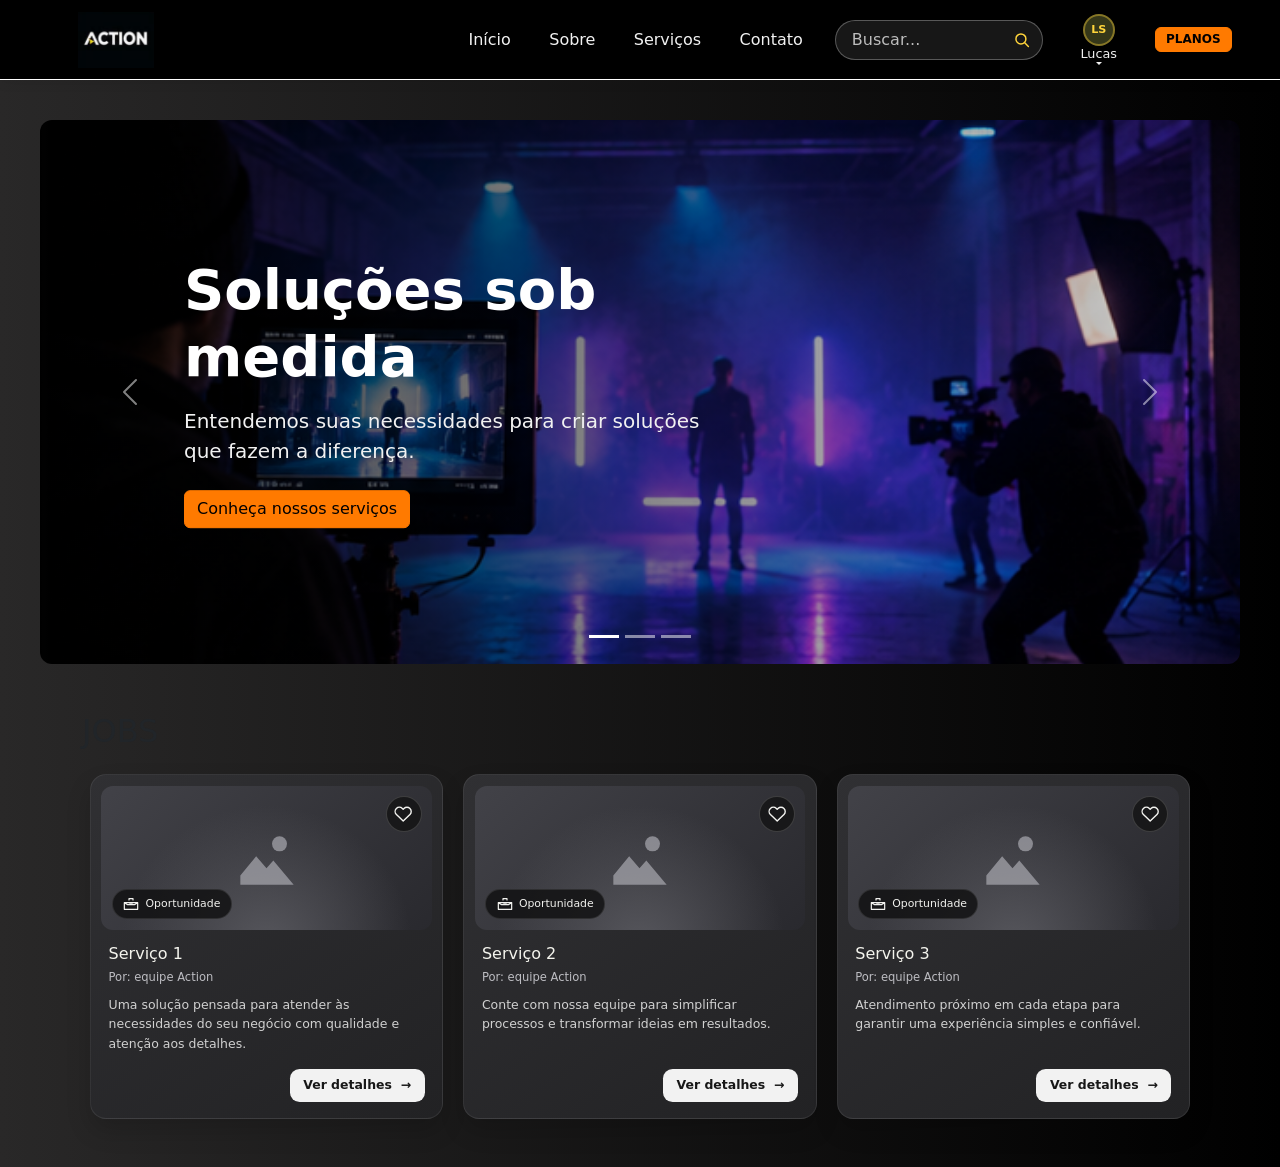
==== commit e93f3013: "feat: atualizar estilo e estrutura dos cartões de serviço e trabalho no perfil" ====
--- a/index.html
+++ b/index.html
@@ -161,69 +161,126 @@
         </div>
         <div class="cards" id="servicos">
           <article class="service-card">
-            <div class="service-card-heading">
-              <div>
-                <h3>Serviço 1</h3>
-                <p class="service-card-author">Por: equipe Action</p>
-              </div>
+            <div class="service-card-artwork">
               <span class="service-card-image" aria-hidden="true">
                 <svg viewBox="0 0 48 48">
                   <path d="M8 34.5 17.5 23l6.2 7.2 4.1-4.7L40 40H8z"></path>
                   <circle cx="31.5" cy="15.5" r="4.5"></circle>
                 </svg>
               </span>
-            </div>
-            <p class="service-card-description">
-              Uma solução pensada para atender às necessidades do seu negócio
-              com qualidade e atenção aos detalhes.
-            </p>
-            <div class="service-card-actions">
-              <a class="service-card-button" href="#servicos">Opção 1</a>
-              <a class="service-card-button" href="#servicos">Opção 2</a>
+              <span class="service-card-category">
+                <svg aria-hidden="true" viewBox="0 0 24 24">
+                  <path d="M9 6V4h6v2m-13 4h20v10H2zm0 0 5 3h10l5-3M10 12h4"></path>
+                </svg>
+                Oportunidade
+              </span>
+              <button
+                class="service-card-favorite"
+                type="button"
+                aria-label="Salvar Serviço 1"
+                aria-pressed="false"
+              >
+                <svg aria-hidden="true" viewBox="0 0 24 24">
+                  <path d="M20.8 4.6a5.5 5.5 0 0 0-7.8 0L12 5.7l-1.1-1.1a5.5 5.5 0 0 0-7.8 7.8l1.1 1.1L12 21l7.8-7.5 1.1-1.1a5.5 5.5 0 0 0-.1-7.8Z"></path>
+                </svg>
+              </button>
+            </div>
+            <div class="service-card-content">
+              <div class="service-card-heading">
+                <h3>Serviço 1</h3>
+                <p class="service-card-author">Por: equipe Action</p>
+              </div>
+              <p class="service-card-description">
+                Uma solução pensada para atender às necessidades do seu negócio
+                com qualidade e atenção aos detalhes.
+              </p>
+              <div class="service-card-actions">
+                <a class="service-card-button" href="#servicos">
+                  Ver detalhes <span aria-hidden="true">→</span>
+                </a>
+              </div>
             </div>
           </article>
           <article class="service-card">
-            <div class="service-card-heading">
-              <div>
-                <h3>Serviço 2</h3>
-                <p class="service-card-author">Por: equipe Action</p>
-              </div>
+            <div class="service-card-artwork">
               <span class="service-card-image" aria-hidden="true">
                 <svg viewBox="0 0 48 48">
                   <path d="M8 34.5 17.5 23l6.2 7.2 4.1-4.7L40 40H8z"></path>
                   <circle cx="31.5" cy="15.5" r="4.5"></circle>
                 </svg>
               </span>
-            </div>
-            <p class="service-card-description">
-              Conte com nossa equipe para simplificar processos e transformar
-              ideias em resultados.
-            </p>
-            <div class="service-card-actions">
-              <a class="service-card-button" href="#servicos">Opção 1</a>
-              <a class="service-card-button" href="#servicos">Opção 2</a>
+              <span class="service-card-category">
+                <svg aria-hidden="true" viewBox="0 0 24 24">
+                  <path d="M9 6V4h6v2m-13 4h20v10H2zm0 0 5 3h10l5-3M10 12h4"></path>
+                </svg>
+                Oportunidade
+              </span>
+              <button
+                class="service-card-favorite"
+                type="button"
+                aria-label="Salvar Serviço 2"
+                aria-pressed="false"
+              >
+                <svg aria-hidden="true" viewBox="0 0 24 24">
+                  <path d="M20.8 4.6a5.5 5.5 0 0 0-7.8 0L12 5.7l-1.1-1.1a5.5 5.5 0 0 0-7.8 7.8l1.1 1.1L12 21l7.8-7.5 1.1-1.1a5.5 5.5 0 0 0-.1-7.8Z"></path>
+                </svg>
+              </button>
+            </div>
+            <div class="service-card-content">
+              <div class="service-card-heading">
+                <h3>Serviço 2</h3>
+                <p class="service-card-author">Por: equipe Action</p>
+              </div>
+              <p class="service-card-description">
+                Conte com nossa equipe para simplificar processos e transformar
+                ideias em resultados.
+              </p>
+              <div class="service-card-actions">
+                <a class="service-card-button" href="#servicos">
+                  Ver detalhes <span aria-hidden="true">→</span>
+                </a>
+              </div>
             </div>
           </article>
           <article class="service-card">
-            <div class="service-card-heading">
-              <div>
-                <h3>Serviço 3</h3>
-                <p class="service-card-author">Por: equipe Action</p>
-              </div>
+            <div class="service-card-artwork">
               <span class="service-card-image" aria-hidden="true">
                 <svg viewBox="0 0 48 48">
                   <path d="M8 34.5 17.5 23l6.2 7.2 4.1-4.7L40 40H8z"></path>
                   <circle cx="31.5" cy="15.5" r="4.5"></circle>
                 </svg>
               </span>
-            </div>
-            <p class="service-card-description">
-              Atendimento próximo em cada etapa para garantir uma experiência
-              simples e confiável.
-            </p>
-            <div class="service-card-actions">
-              <a class="service-card-button" href="#servicos">Opção 1</a>
-              <a class="service-card-button" href="#servicos">Opção 2</a>
+              <span class="service-card-category">
+                <svg aria-hidden="true" viewBox="0 0 24 24">
+                  <path d="M9 6V4h6v2m-13 4h20v10H2zm0 0 5 3h10l5-3M10 12h4"></path>
+                </svg>
+                Oportunidade
+              </span>
+              <button
+                class="service-card-favorite"
+                type="button"
+                aria-label="Salvar Serviço 3"
+                aria-pressed="false"
+              >
+                <svg aria-hidden="true" viewBox="0 0 24 24">
+                  <path d="M20.8 4.6a5.5 5.5 0 0 0-7.8 0L12 5.7l-1.1-1.1a5.5 5.5 0 0 0-7.8 7.8l1.1 1.1L12 21l7.8-7.5 1.1-1.1a5.5 5.5 0 0 0-.1-7.8Z"></path>
+                </svg>
+              </button>
+            </div>
+            <div class="service-card-content">
+              <div class="service-card-heading">
+                <h3>Serviço 3</h3>
+                <p class="service-card-author">Por: equipe Action</p>
+              </div>
+              <p class="service-card-description">
+                Atendimento próximo em cada etapa para garantir uma experiência
+                simples e confiável.
+              </p>
+              <div class="service-card-actions">
+                <a class="service-card-button" href="#servicos">
+                  Ver detalhes <span aria-hidden="true">→</span>
+                </a>
+              </div>
             </div>
           </article>
         </div>
@@ -239,6 +296,18 @@
       const searchInput = document.querySelector("#searchInput");
       const searchStatus = document.querySelector("#searchStatus");
 
+      document.querySelectorAll(".service-card-favorite").forEach((button) => {
+        button.addEventListener("click", () => {
+          const saved = button.getAttribute("aria-pressed") === "true";
+          const title = button.closest(".service-card").querySelector("h3").textContent;
+          button.setAttribute("aria-pressed", String(!saved));
+          button.setAttribute(
+            "aria-label",
+            saved ? `Salvar ${title}` : `Remover ${title} dos salvos`,
+          );
+        });
+      });
+
       searchForm.addEventListener("submit", (event) => {
         event.preventDefault();
         const query = searchInput.value
--- a/assets/css/style.css
+++ b/assets/css/style.css
@@ -297,104 +297,169 @@
 .cards {
     display: grid;
     grid-template-columns: repeat(auto-fit, minmax(min(100%, 17rem), 1fr));
-    gap: 2rem;
+    gap: 1.25rem;
     width: min(100% - 3rem, 1100px);
     margin: 1.5rem auto 3rem;
 }
 
 .service-card {
+    display: flex;
+    flex-direction: column;
+    min-width: 0;
+    padding: 0.65rem;
+    border: 1px solid rgb(255 255 255 / 8%);
+    border-radius: 1rem;
+    background: linear-gradient(145deg, #303033, #222224);
+    box-shadow: 0 0.75rem 1.5rem rgb(0 0 0 / 16%);
+    color: #f2f2f2;
+}
+
+.service-card-artwork {
     position: relative;
-    display: flex;
-    min-height: 15rem;
+    min-height: 9rem;
+    overflow: hidden;
+    border-radius: 0.75rem;
+    background: linear-gradient(135deg, #424248, #29292e);
+}
+
+.service-card-image {
+    position: absolute;
+    inset: 0;
+    display: grid;
+    place-items: center;
+    background: radial-gradient(ellipse at 50% 110%, #56565c, transparent 62%);
+    color: #a7a7ae;
+}
+
+.service-card-image svg {
+    width: 5rem;
+    height: 5rem;
+    fill: currentColor;
+    opacity: 0.72;
+}
+
+.service-card-category {
+    position: absolute;
+    bottom: 0.65rem;
+    left: 0.65rem;
+    display: inline-flex;
+    align-items: center;
+    gap: 0.4rem;
+    padding: 0.4rem 0.65rem;
+    border: 1px solid rgb(255 255 255 / 10%);
+    border-radius: 999px;
+    background: rgb(18 18 19 / 86%);
+    color: #f2f2ef;
+    font-size: 0.68rem;
+    line-height: 1.2;
+}
+
+.service-card-category svg {
+    width: 1rem;
+    height: 1rem;
+    fill: none;
+    stroke: currentColor;
+    stroke-linecap: round;
+    stroke-linejoin: round;
+    stroke-width: 1.8;
+}
+
+.service-card-favorite {
+    position: absolute;
+    top: 0.65rem;
+    right: 0.65rem;
+    display: grid;
+    width: 2.25rem;
+    height: 2.25rem;
+    place-items: center;
+    border: 1px solid rgb(255 255 255 / 16%);
+    border-radius: 50%;
+    background: rgb(18 18 19 / 78%);
+    color: #f2f2ef;
+    transition: background-color 160ms ease, color 160ms ease, transform 160ms ease;
+}
+
+.service-card-favorite svg {
+    width: 1.15rem;
+    height: 1.15rem;
+    fill: transparent;
+    stroke: currentColor;
+    stroke-linecap: round;
+    stroke-linejoin: round;
+    stroke-width: 1.8;
+}
+
+.service-card-favorite:hover,
+.service-card-favorite:focus-visible {
+    transform: scale(1.05);
+}
+
+.service-card-favorite[aria-pressed="true"] {
+    background: #fff;
+    color: #d33b4b;
+}
+
+.service-card-favorite[aria-pressed="true"] svg {
+    fill: currentColor;
+}
+
+.service-card-content {
+    display: flex;
+    flex: 1;
     flex-direction: column;
-    padding: 1rem;
-    border: 1px solid rgb(255 255 255 / 8%);
-    border-radius: 0.2rem;
-    background: #383838;
-    box-shadow: 0 0.75rem 1.75rem rgb(0 0 0 / 22%);
-    color: #f2f2f2;
+    padding: 0.85rem 0.45rem 0.35rem;
 }
 
 .service-card-heading {
-    display: flex;
-    min-height: 3.5rem;
-    align-items: flex-start;
-    justify-content: space-between;
-    gap: 0.75rem;
+    margin-bottom: 0.55rem;
 }
 
 .service-card-heading h3 {
-    display: table;
-    margin: 0.1rem 0 0.35rem;
-    padding: 0.12rem 0.5rem;
-    border-radius: 999px;
-    background: #080808;
-    color: #fff;
-    font-size: 0.7rem;
-    font-weight: 500;
-    line-height: 1.3;
-    text-transform: uppercase;
+    margin: 0;
+    color: #f4f4ed;
+    font-size: 1rem;
+    line-height: 1.35;
 }
 
 .service-card-author {
-    margin: 0 0 0 0.3rem;
+    margin: 0.25rem 0 0;
+    color: #bdbdc2;
+    font-size: 0.72rem;
+}
+
+.service-card-description {
+    margin: 0 0 1rem;
     color: #d0d0d0;
-    font-size: 0.65rem;
-}
-
-.service-card-image {
-    display: grid;
-    flex: 0 0 3rem;
-    width: 3rem;
-    height: 3rem;
-    margin: -1.8rem -1.8rem 0 0;
-    place-items: center;
-    border: 1px solid #aaa;
-    border-radius: 50%;
-    background: #d4d4d4;
-    color: #626262;
-}
-
-.service-card-image svg {
-    width: 2rem;
-    height: 2rem;
-    fill: currentColor;
-}
-
-.service-card-description {
-    margin: 1rem 0 1.25rem;
-    color: #e0e0e0;
-    font-size: 0.75rem;
-    line-height: 1.4;
+    font-size: 0.78rem;
+    line-height: 1.55;
 }
 
 .service-card-actions {
-    display: grid;
-    grid-template-columns: repeat(2, minmax(0, 1fr));
-    gap: 0.5rem;
+    display: flex;
+    justify-content: flex-end;
     margin-top: auto;
 }
 
 .service-card-button {
-    padding: 0.3rem 0.55rem;
-    overflow: hidden;
-    border-radius: 0.45rem;
-    background: var(--action-orange);
-    color: #242424;
-    font-size: 0.65rem;
-    line-height: 1.3;
+    display: inline-flex;
+    align-items: center;
+    gap: 0.55rem;
+    padding: 0.55rem 0.85rem;
+    border-radius: 0.6rem;
+    background: #f2f2f2;
+    color: #171717;
+    font-size: 0.78rem;
+    font-weight: 700;
+    line-height: 1.2;
     text-decoration: none;
-    text-overflow: ellipsis;
-    text-transform: uppercase;
-    white-space: nowrap;
-    transition: background 160ms ease, color 160ms ease;
+    transition: background-color 160ms ease, transform 160ms ease;
 }
 
 .service-card-button:hover,
 .service-card-button:focus-visible {
-    background: linear-gradient(110deg, var(--action-orange-hover), var(--action-orange));
+    background: var(--brand-lime);
     color: #111;
-    transition: background 18s ease, color 18s ease;
+    transform: translateY(-1px);
 }
 
 @media (max-width: 768px) {
@@ -853,106 +918,167 @@
 
 .jobs-list {
     display: grid;
+    grid-template-columns: repeat(auto-fit, minmax(min(100%, 19rem), 1fr));
     gap: 1rem;
 }
 
 .job-card {
-    display: grid;
-    grid-template-columns: minmax(9rem, 0.36fr) minmax(0, 1fr);
-    gap: 1rem;
-    padding: 1rem;
-    border-radius: 0.65rem;
-    background: #353535;
+    min-width: 0;
+    padding: 0.65rem;
+    border: 1px solid rgb(255 255 255 / 8%);
+    border-radius: 1rem;
+    background: linear-gradient(145deg, #303033, #222224);
+    box-shadow: 0 0.75rem 1.5rem rgb(0 0 0 / 16%);
 }
 
 .job-artwork {
-    display: grid;
-    grid-template-rows: auto minmax(0, 1fr);
-    gap: 0.65rem;
-    min-height: 11rem;
-    padding: 0.65rem;
-    border-radius: 0.6rem;
-    background: #272727;
+    position: relative;
+    min-height: 9rem;
+    overflow: hidden;
+    border-radius: 0.75rem;
+    background: linear-gradient(135deg, #424248, #29292e);
 }
 
 .job-company {
-    display: flex;
-    align-items: center;
-    gap: 0.5rem;
-    color: #333;
-    font-size: 0.55rem;
+    position: absolute;
+    z-index: 1;
+    bottom: 0.65rem;
+    left: 0.65rem;
+    display: flex;
+    align-items: center;
+    gap: 0.4rem;
+    padding: 0.3rem 0.65rem 0.3rem 0.35rem;
+    border: 1px solid rgb(255 255 255 / 10%);
+    border-radius: 999px;
+    background: rgb(18 18 19 / 86%);
+    color: #f2f2ef;
+    font-size: 0.6rem;
     font-weight: 700;
+    line-height: 1.2;
 }
 
 .job-company-mark {
     display: grid;
-    width: 2rem;
-    height: 2rem;
+    width: 1.55rem;
+    height: 1.55rem;
     flex: 0 0 auto;
     place-items: center;
     border-radius: 50%;
-    background: #c9c9c9;
-    color: #333;
-    font-size: 0.65rem;
+    background: var(--brand-lime);
+    color: #191919;
+    font-size: 0.55rem;
 }
 
 .job-image-placeholder {
     display: grid;
-    min-height: 7rem;
+    position: absolute;
+    inset: 0;
     place-items: center;
-    border-radius: 0.35rem;
-    background: #f4f4f4;
-    color: #414141;
+    background: radial-gradient(ellipse at 50% 110%, #56565c, transparent 62%);
+    color: #a7a7ae;
 }
 
 .job-image-placeholder svg {
-    width: 3rem;
+    width: 5rem;
     fill: currentColor;
+    opacity: 0.72;
 }
 
 .job-content {
     min-width: 0;
-    padding: 0.1rem 0;
+    padding: 0.85rem 0.45rem 0.35rem;
 }
 
 .job-heading {
-    display: flex;
-    align-items: flex-start;
-    justify-content: space-between;
-    gap: 0.75rem;
-    margin-bottom: 0.65rem;
-}
-
-.job-heading h3,
+    margin-bottom: 0.55rem;
+}
+
+.job-heading h3 {
+    margin: 0;
+    color: #f4f4ed;
+    font-size: 1rem;
+    line-height: 1.35;
+}
+
 .job-preview h3 {
     margin: 0;
     color: #f4f4ed;
     font-size: 0.92rem;
 }
 
+.job-meta {
+    display: flex;
+    align-items: center;
+    justify-content: space-between;
+    gap: 0.5rem;
+    margin-bottom: 0.7rem;
+}
+
+.job-period {
+    display: inline-flex;
+    align-items: center;
+    gap: 0.35rem;
+    min-width: 0;
+    color: #bdbdc2;
+    font-size: 0.72rem;
+}
+
+.job-period svg {
+    width: 1rem;
+    height: 1rem;
+    flex: 0 0 auto;
+    fill: none;
+    stroke: currentColor;
+    stroke-linecap: round;
+    stroke-linejoin: round;
+    stroke-width: 1.8;
+}
+
 .job-toggle {
     flex: 0 0 auto;
-    padding: 0.35rem 0.55rem;
+    display: inline-flex;
+    align-items: center;
+    gap: 0.55rem;
+    padding: 0.55rem 0.85rem;
     border: 0;
-    border-radius: 0.25rem;
-    background: var(--brand-lime);
-    color: #111;
-    font-size: 0.72rem;
+    border-radius: 0.6rem;
+    background: #f2f2f2;
+    color: #171717;
+    font-size: 0.78rem;
+    font-weight: 700;
     line-height: 1.2;
+    transition: background-color 160ms ease, transform 160ms ease;
+}
+
+.job-toggle::after {
+    content: "→";
+    font-size: 1rem;
+}
+
+.job-toggle[aria-expanded="true"]::after {
+    content: "↑";
 }
 
 .job-toggle:hover,
 .job-toggle:focus-visible {
-    background: #e6ea00;
+    background: var(--brand-lime);
+    transform: translateY(-1px);
+}
+
+.job-card-footer {
+    display: flex;
+    justify-content: flex-end;
+    margin-top: 0.85rem;
 }
 
 .job-status {
     display: inline-block;
-    margin-bottom: 0.55rem;
-    padding: 0.25rem 0.65rem;
+    flex: 0 0 auto;
+    margin: 0;
+    padding: 0.28rem 0.55rem;
     border-radius: 999px;
     color: #111;
-    font-size: 0.65rem;
+    font-size: 0.58rem;
     font-weight: 700;
     line-height: 1.2;
     text-transform: uppercase;
@@ -974,7 +1100,7 @@
 .job-details p {
     margin: 0;
     color: #d0d0d0;
-    font-size: 0.8rem;
+    font-size: 0.78rem;
     line-height: 1.55;
 }
 
@@ -1130,6 +1256,11 @@
     font-size: 0.78rem;
 }
 
+.profile-detail-link {
+    color: var(--brand-lime);
+    overflow-wrap: anywhere;
+}
+
 .sidebar-dot {
     width: 0.6rem;
     height: 0.6rem;
@@ -1362,15 +1493,8 @@
         white-space: nowrap;
     }
 
-    .job-card {
-        grid-template-columns: 1fr;
-    }
-
     .job-artwork {
-        grid-template-columns: minmax(0, 1fr) minmax(0, 1.5fr);
-        grid-template-rows: 1fr;
-        align-items: center;
-        min-height: 7rem;
+        min-height: 8rem;
     }
 
     .job-preview {
